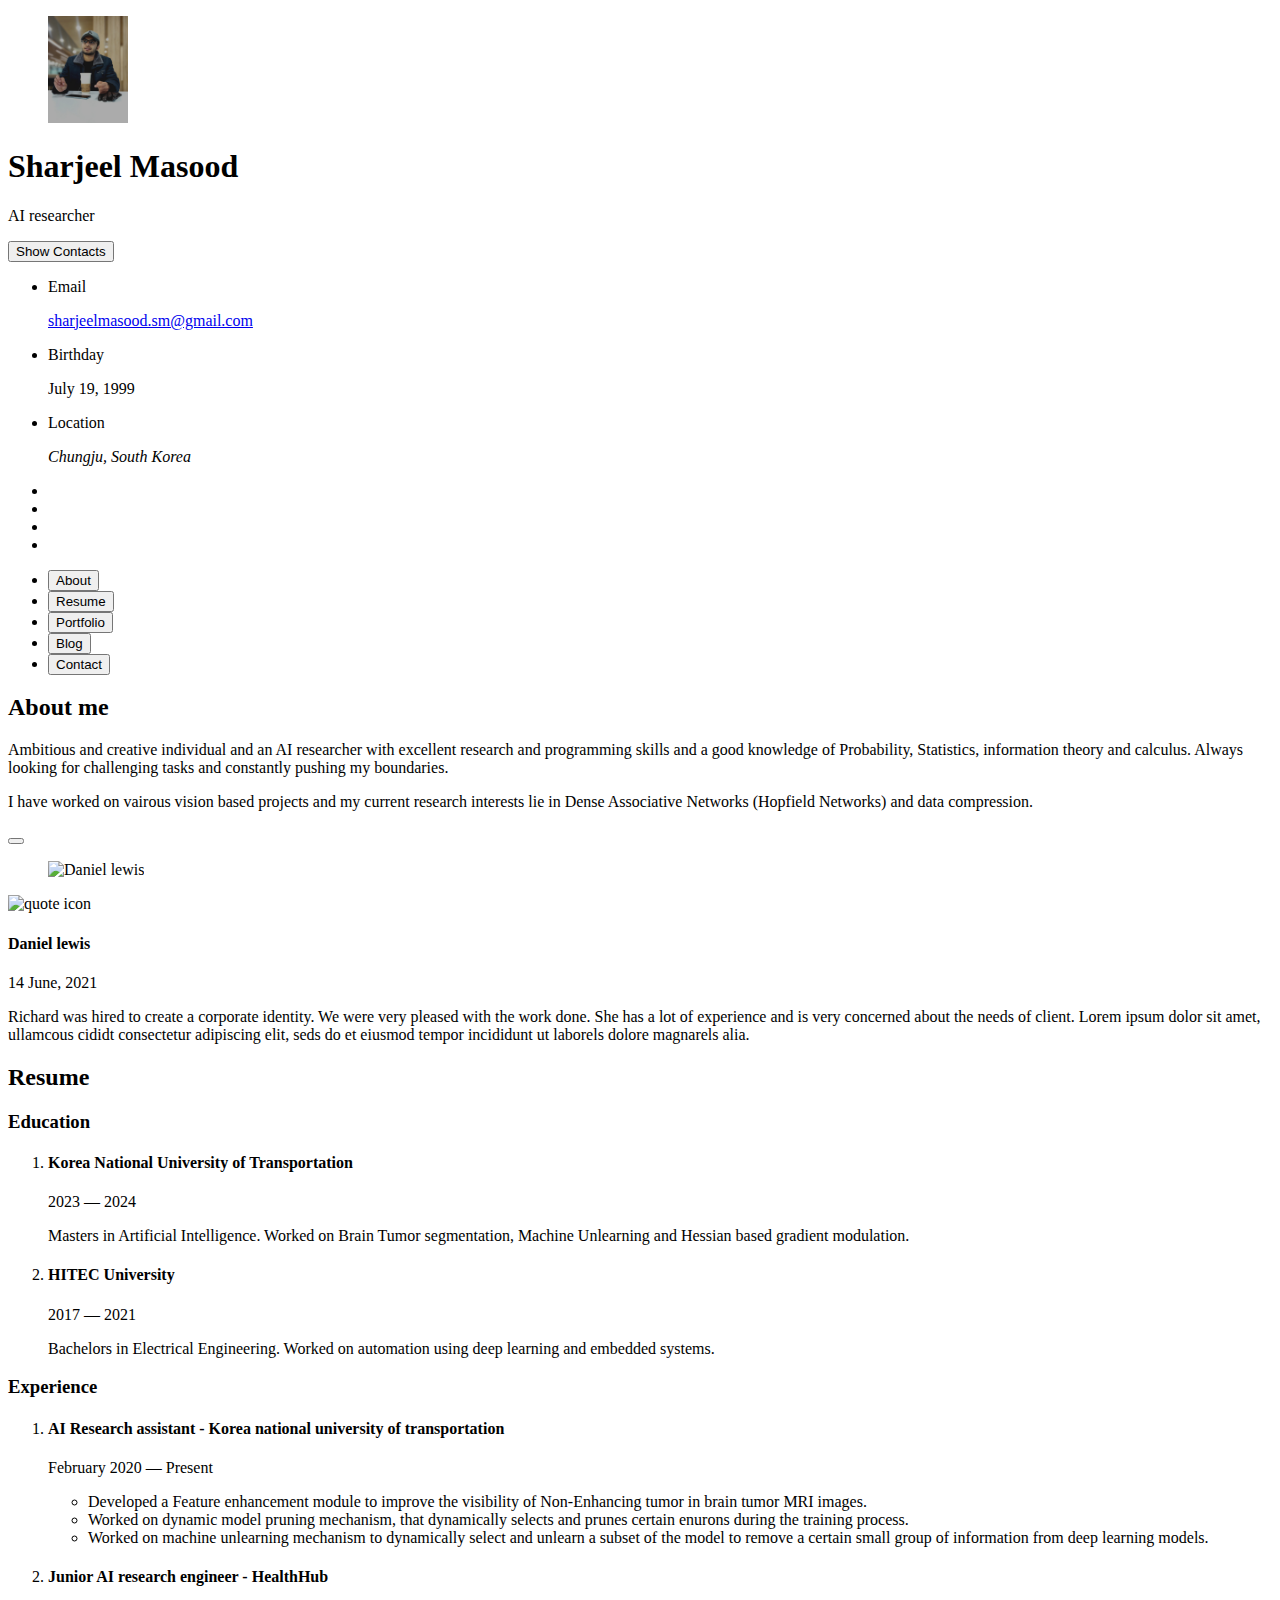
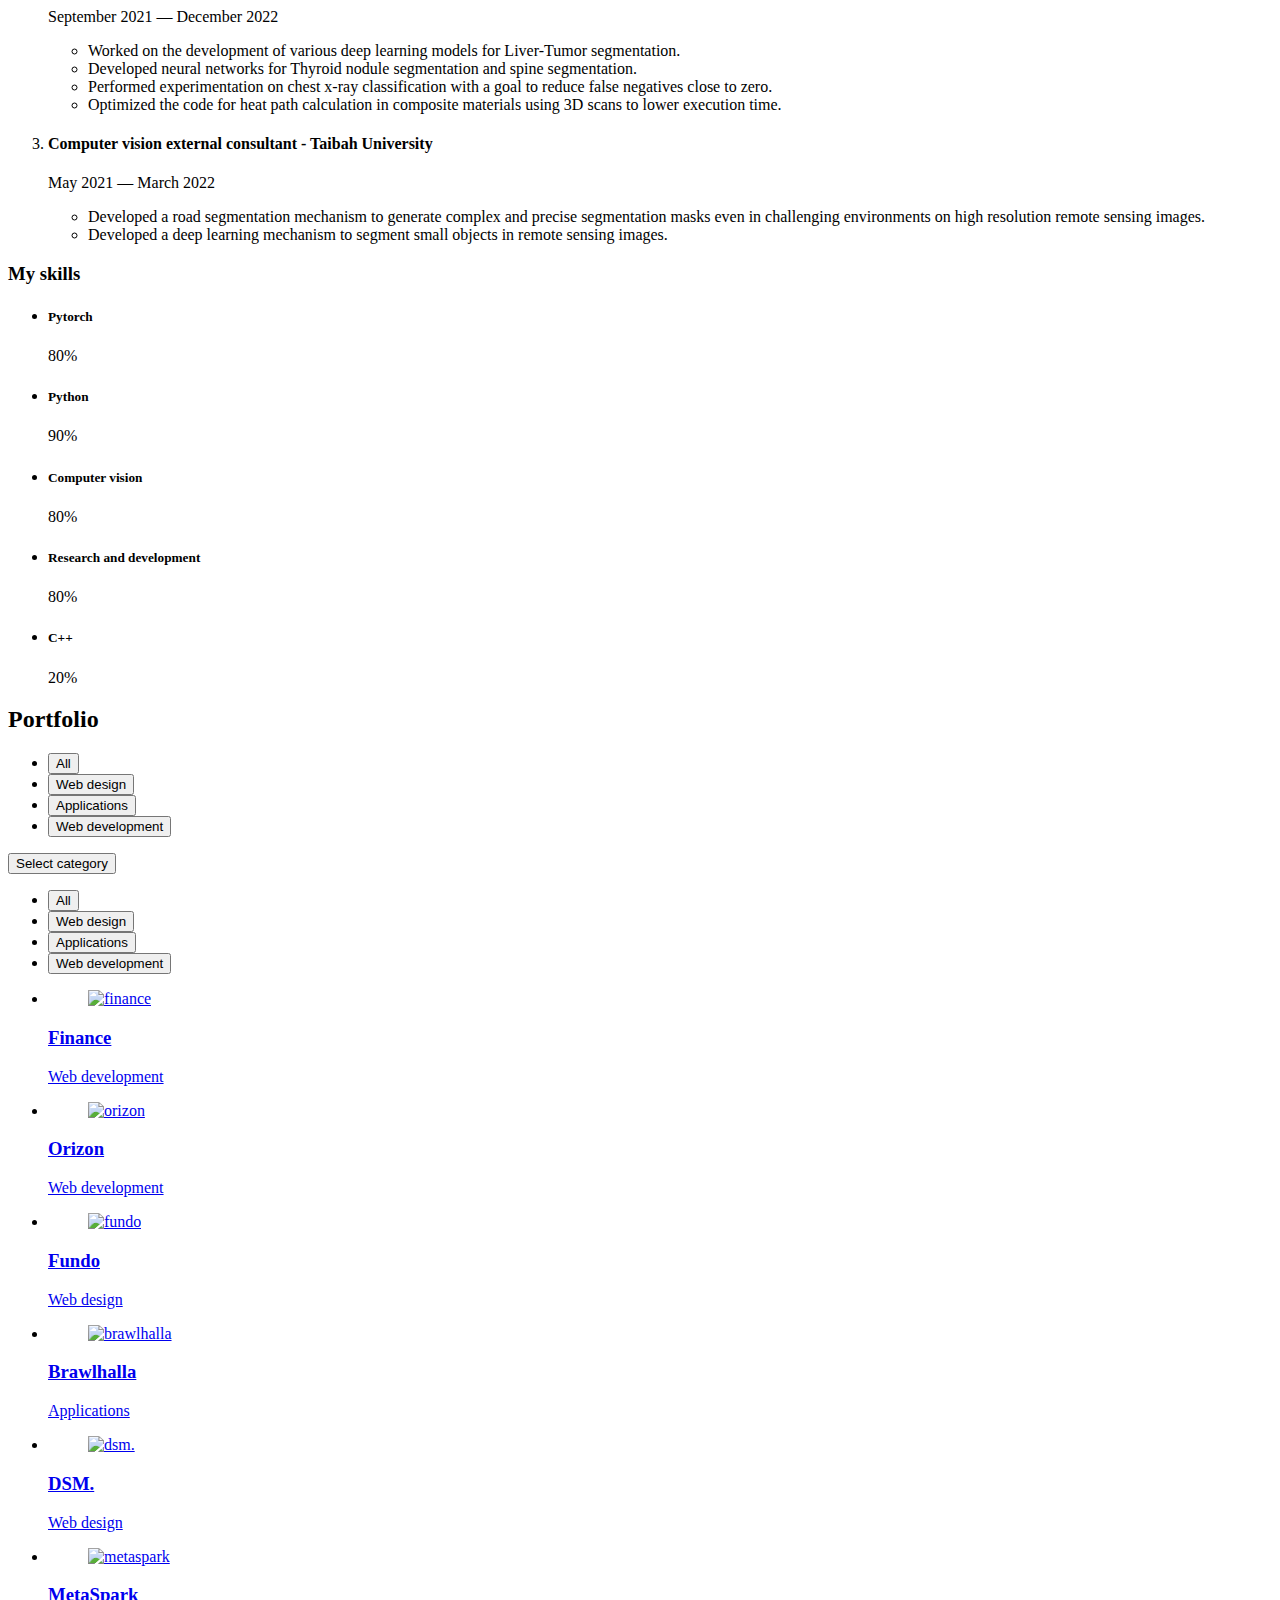
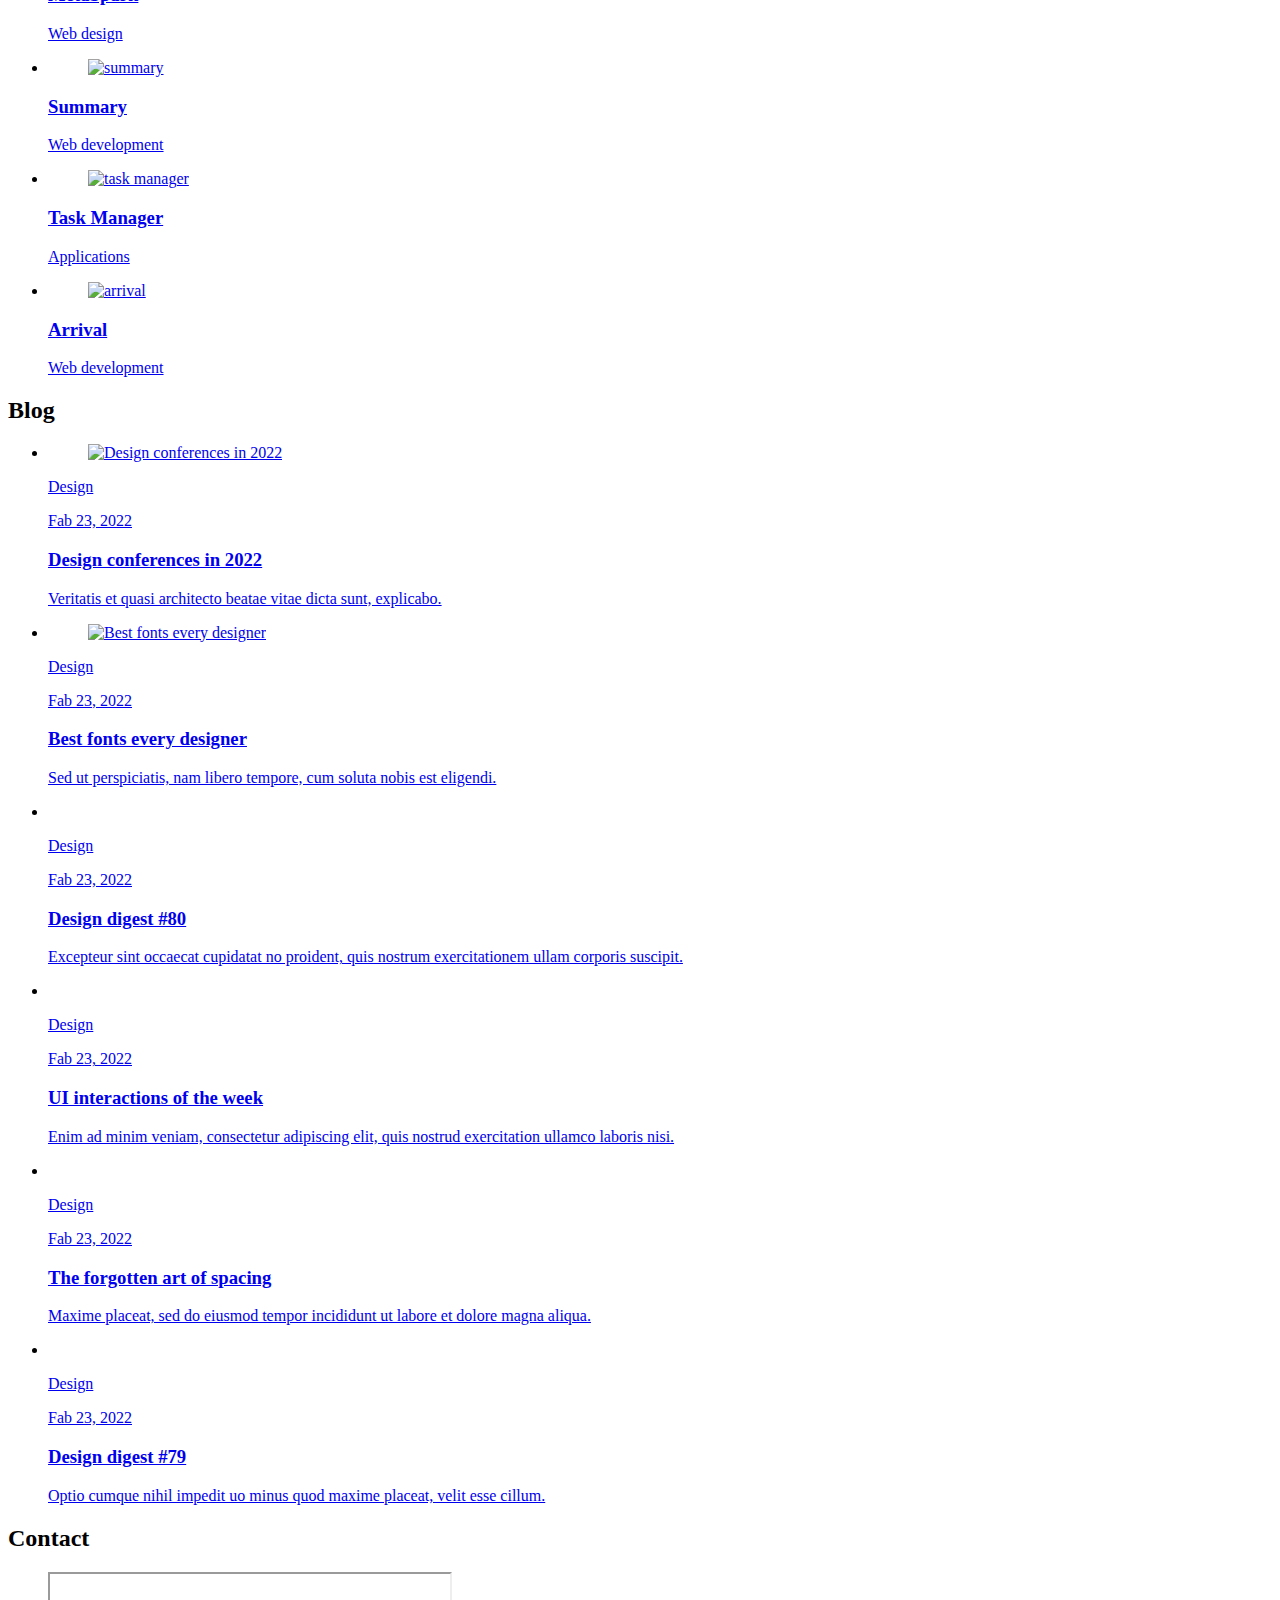
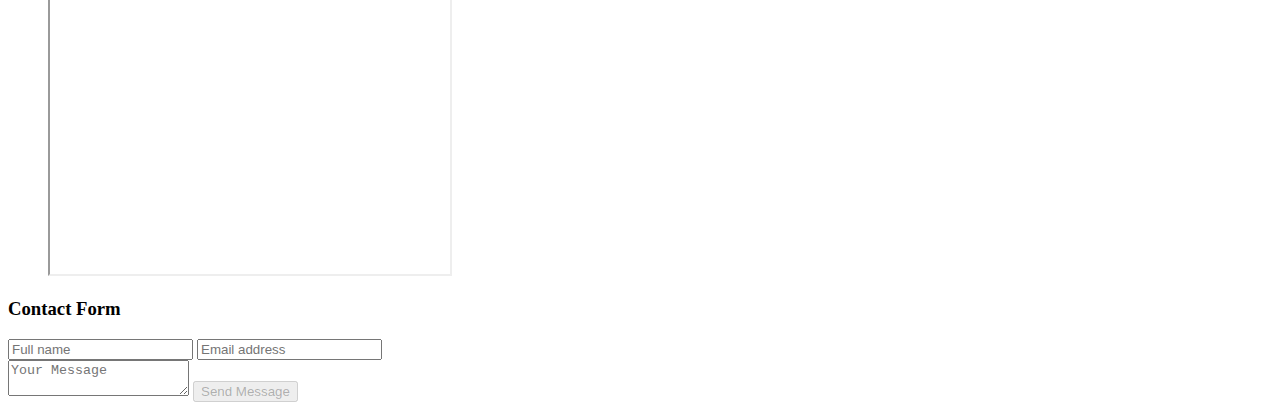
==== index.html @ d2637f09 "initial updates" ====
<!DOCTYPE html>
<html lang="en">

<head>
  <meta charset="UTF-8">
  <meta http-equiv="X-UA-Compatible" content="IE=edge">
  <meta name="viewport" content="width=device-width, initial-scale=1.0">
  <title>vCard - Personal Portfolio</title>

  <!--
    - favicon
  -->
  <link rel="shortcut icon" href="./assets/images/logo.ico" type="image/x-icon">

  <!--
    - custom css link
  -->
  <link rel="stylesheet" href="./assets/css/style.css">

  <!--
    - google font link
  -->
  <link rel="preconnect" href="https://fonts.googleapis.com">
  <link rel="preconnect" href="https://fonts.gstatic.com" crossorigin>
  <link href="https://fonts.googleapis.com/css2?family=Poppins:wght@300;400;500;600&display=swap" rel="stylesheet">
</head>




<body>
  <main>

    <aside class="sidebar" data-sidebar>

      <div class="sidebar-info">
        <figure class="avatar-box"> 
          <img src="./assets/images/my_image.jpg" alt="Sharjeel Masood" width="80">
        </figure>

        <div class="info-content">
          <h1 class="name" title="Sharjeel Masood">Sharjeel Masood</h1>

          <p class="title">AI researcher</p>
        </div>

        <button class="info_more-btn" data-sidebar-btn>
          <span>Show Contacts</span>

          <ion-icon name="chevron-down"></ion-icon>
        </button>
      </div>

      <div class="sidebar-info_more">
        <div class="separator"></div>

        <ul class="contacts-list">

          <li class="contact-item">
            <div class="icon-box">
              <ion-icon name="mail-outline"></ion-icon>
            </div>
            <div class="contact-info">
              <p class="contact-title">Email</p>
              <a href="mailto:sharjeelmasood.sm@gmail.com" class="contact-link">sharjeelmasood.sm@gmail.com</a>
            </div>
          </li>

          <li class="contact-item">
            <div class="icon-box">
              <ion-icon name="calendar-outline"></ion-icon>
            </div>
            <div class="contact-info">
              <p class="contact-title">Birthday</p>
              <time datetime="1999-07-19">July 19, 1999</time>
            </div>
          </li>

          <li class="contact-item">
            <div class="icon-box">
              <ion-icon name="location-outline"></ion-icon>
            </div>
            <div class="contact-info">
              <p class="contact-title">Location</p>
              <address>Chungju, South Korea</address>
            </div>
          </li>
        </ul>

        <div class="separator"></div>

        <ul class="social-list">
          <li class="social-item">
            <a href="https://github.com/sharjeel1999" class="social-link">
              <ion-icon name="logo-github"></ion-icon>
            </a>
          </li>
          <li class="social-item">
            <a href="#" class="social-link">
              <ion-icon name="logo-twitter"></ion-icon>
            </a>
          </li>
          <li class="social-item">
            <a href="#" class="social-link">
              <ion-icon name="logo-linkedin"></ion-icon>
            </a>
          </li>
          <li class="social-item">
            <a href="https://scholar.google.com/citations?user=8XSCcscAAAAJ&hl=en" class="social-link">
              <ion-icon name="school-outline"></ion-icon>
            </a>
          </li>
        </ul>
      </div>

    </aside>





    <!--
      - #main-content
    -->

    <div class="main-content">

      <!--
        - #NAVBAR
      -->

      <nav class="navbar">

        <ul class="navbar-list">

          <li class="navbar-item">
            <button class="navbar-link  active" data-nav-link>About</button>
          </li>

          <li class="navbar-item">
            <button class="navbar-link" data-nav-link>Resume</button>
          </li>

          <li class="navbar-item">
            <button class="navbar-link" data-nav-link>Portfolio</button>
          </li>

          <li class="navbar-item">
            <button class="navbar-link" data-nav-link>Blog</button>
          </li>

          <li class="navbar-item">
            <button class="navbar-link" data-nav-link>Contact</button>
          </li>

        </ul>

      </nav>





      <!--
        - #ABOUT
      -->

      <article class="about  active" data-page="about">

        <header>
          <h2 class="h2 article-title">About me</h2>
        </header>

        <section class="about-text">
          <p>
            Ambitious and creative individual and an AI researcher with excellent research and programming skills and a good knowledge of Probability, Statistics, information theory and
            calculus. Always looking for challenging tasks and constantly pushing my boundaries.
          </p>

          <p>
            I have worked on vairous vision based projects and my current research interests lie in Dense Associative Networks (Hopfield Networks) and data compression.
          </p>
        </section>



        <!-- <section class="service">

          <h3 class="h3 service-title">What i'm doing</h3>

          <ul class="service-list">

            <li class="service-item">

              <div class="service-icon-box">
                <img src="./assets/images/icon-design.svg
                " alt="design icon" width="40">
              </div>

              <div class="service-content-box">
                <h4 class="h4 service-item-title">Web design</h4>

                <p class="service-item-text">
                  The most modern and high-quality design made at a professional level.
                </p>
              </div>

            </li>

            <li class="service-item">

              <div class="service-icon-box">
                <img src="./assets/images/icon-dev.svg" alt="Web development icon" width="40">
              </div>

              <div class="service-content-box">
                <h4 class="h4 service-item-title">Web development</h4>

                <p class="service-item-text">
                  High-quality development of sites at the professional level.
                </p>
              </div>

            </li>

            <li class="service-item">

              <div class="service-icon-box">
                <img src="./assets/images/icon-app.svg" alt="mobile app icon" width="40">
              </div>

              <div class="service-content-box">
                <h4 class="h4 service-item-title">Mobile apps</h4>

                <p class="service-item-text">
                  Professional development of applications for iOS and Android.
                </p>
              </div>

            </li>

            <li class="service-item">

              <div class="service-icon-box">
                <img src="./assets/images/icon-photo.svg" alt="camera icon" width="40">
              </div>

              <div class="service-content-box">
                <h4 class="h4 service-item-title">Photography</h4>

                <p class="service-item-text">
                  I make high-quality photos of any category at a professional level.
                </p>
              </div>

            </li>

          </ul>
        </section> -->



        <!-- <section class="testimonials">

          <h3 class="h3 testimonials-title">Testimonials</h3>

          <ul class="testimonials-list has-scrollbar">

            <li class="testimonials-item">
              <div class="content-card" data-testimonials-item>

                <figure class="testimonials-avatar-box">
                  <img src="./assets/images/avatar-1.png" alt="Daniel lewis" width="60" data-testimonials-avatar>
                </figure>

                <h4 class="h4 testimonials-item-title" data-testimonials-title>Daniel lewis</h4>

                <div class="testimonials-text" data-testimonials-text>
                  <p>
                    Richard was hired to create a corporate identity. We were very pleased with the work done. She has a
                    lot of experience
                    and is very concerned about the needs of client. Lorem ipsum dolor sit amet, ullamcous cididt
                    consectetur adipiscing
                    elit, seds do et eiusmod tempor incididunt ut laborels dolore magnarels alia.
                  </p>
                </div>

              </div>
            </li>

            <li class="testimonials-item">
              <div class="content-card" data-testimonials-item>

                <figure class="testimonials-avatar-box">
                  <img src="./assets/images/avatar-2.png" alt="Jessica miller" width="60" data-testimonials-avatar>
                </figure>

                <h4 class="h4 testimonials-item-title" data-testimonials-title>Jessica miller</h4>

                <div class="testimonials-text" data-testimonials-text>
                  <p>
                    Richard was hired to create a corporate identity. We were very pleased with the work done. She has a
                    lot of experience
                    and is very concerned about the needs of client. Lorem ipsum dolor sit amet, ullamcous cididt
                    consectetur adipiscing
                    elit, seds do et eiusmod tempor incididunt ut laborels dolore magnarels alia.
                  </p>
                </div>

              </div>
            </li>

            <li class="testimonials-item">
              <div class="content-card" data-testimonials-item>

                <figure class="testimonials-avatar-box">
                  <img src="./assets/images/avatar-3.png" alt="Emily evans" width="60" data-testimonials-avatar>
                </figure>

                <h4 class="h4 testimonials-item-title" data-testimonials-title>Emily evans</h4>

                <div class="testimonials-text" data-testimonials-text>
                  <p>
                    Richard was hired to create a corporate identity. We were very pleased with the work done. She has a
                    lot of experience
                    and is very concerned about the needs of client. Lorem ipsum dolor sit amet, ullamcous cididt
                    consectetur adipiscing
                    elit, seds do et eiusmod tempor incididunt ut laborels dolore magnarels alia.
                  </p>
                </div>

              </div>
            </li>

            <li class="testimonials-item">
              <div class="content-card" data-testimonials-item>

                <figure class="testimonials-avatar-box">
                  <img src="./assets/images/avatar-4.png" alt="Henry william" width="60" data-testimonials-avatar>
                </figure>

                <h4 class="h4 testimonials-item-title" data-testimonials-title>Henry william</h4>

                <div class="testimonials-text" data-testimonials-text>
                  <p>
                    Richard was hired to create a corporate identity. We were very pleased with the work done. She has a
                    lot of experience
                    and is very concerned about the needs of client. Lorem ipsum dolor sit amet, ullamcous cididt
                    consectetur adipiscing
                    elit, seds do et eiusmod tempor incididunt ut laborels dolore magnarels alia.
                  </p>
                </div>

              </div>
            </li>

          </ul>
        </section> -->



        <div class="modal-container" data-modal-container>

          <div class="overlay" data-overlay></div>

          <section class="testimonials-modal">

            <button class="modal-close-btn" data-modal-close-btn>
              <ion-icon name="close-outline"></ion-icon>
            </button>

            <div class="modal-img-wrapper">
              <figure class="modal-avatar-box">
                <img src="./assets/images/avatar-1.png" alt="Daniel lewis" width="80" data-modal-img>
              </figure>

              <img src="./assets/images/icon-quote.svg" alt="quote icon">
            </div>

            <div class="modal-content">

              <h4 class="h3 modal-title" data-modal-title>Daniel lewis</h4>

              <time datetime="2021-06-14">14 June, 2021</time>

              <div data-modal-text>
                <p>
                  Richard was hired to create a corporate identity. We were very pleased with the work done. She has a
                  lot of experience
                  and is very concerned about the needs of client. Lorem ipsum dolor sit amet, ullamcous cididt
                  consectetur adipiscing
                  elit, seds do et eiusmod tempor incididunt ut laborels dolore magnarels alia.
                </p>
              </div>

            </div>

          </section>

        </div>



        <!-- <section class="clients">

          <h3 class="h3 clients-title">Clients</h3>

          <ul class="clients-list has-scrollbar">

            <li class="clients-item">
              <a href="#">
                <img src="./assets/images/logo-1-color.png" alt="client logo">
              </a>
            </li>

            <li class="clients-item">
              <a href="#">
                <img src="./assets/images/logo-2-color.png" alt="client logo">
              </a>
            </li>

            <li class="clients-item">
              <a href="#">
                <img src="./assets/images/logo-3-color.png" alt="client logo">
              </a>
            </li>

            <li class="clients-item">
              <a href="#">
                <img src="./assets/images/logo-4-color.png" alt="client logo">
              </a>
            </li>

            <li class="clients-item">
              <a href="#">
                <img src="./assets/images/logo-5-color.png" alt="client logo">
              </a>
            </li>

            <li class="clients-item">
              <a href="#">
                <img src="./assets/images/logo-6-color.png" alt="client logo">
              </a>
            </li>

          </ul>

        </section> -->

      </article>














      <!--
        - #RESUME
      -->

      <article class="resume" data-page="resume">

        <header>
          <h2 class="h2 article-title">Resume</h2>
        </header>

        <section class="timeline">

          <div class="title-wrapper">
            <div class="icon-box">
              <ion-icon name="book-outline"></ion-icon>
            </div>

            <h3 class="h3">Education</h3>
          </div>

          <ol class="timeline-list">

            <li class="timeline-item">

              <h4 class="h4 timeline-item-title">Korea National University of Transportation</h4>

              <span>2023 — 2024</span>

              <p class="timeline-text">
                Masters in Artificial Intelligence. Worked on Brain Tumor segmentation, Machine Unlearning and Hessian based gradient modulation.
              </p>

            </li>

            <li class="timeline-item">

              <h4 class="h4 timeline-item-title">HITEC University</h4>

              <span>2017 — 2021</span>

              <p class="timeline-text">
                Bachelors in Electrical Engineering. Worked on automation using deep learning and embedded systems.
              </p>

            </li>

          </ol>

        </section>

        <section class="timeline">

          <div class="title-wrapper">
            <div class="icon-box">
              <ion-icon name="book-outline"></ion-icon>
            </div>

            <h3 class="h3">Experience</h3>
          </div>

          <ol class="timeline-list">

            <li class="timeline-item">

              <h4 class="h4 timeline-item-title">AI Research assistant - Korea national university of transportation</h4>

              <span>February 2020 — Present</span>

              <p class="timeline-text">
                <ul>
                  <li>Developed a Feature enhancement module to improve the visibility of Non-Enhancing tumor in brain tumor MRI images.</li>
                  <li>Worked on dynamic model pruning mechanism, that dynamically selects and prunes certain enurons during the training process.</li>
                  <li>Worked on machine unlearning mechanism to dynamically select and unlearn a subset of the model to remove a certain small group of information from deep learning models.</li>
                </ul>
                
              </p>

            </li>

            <li class="timeline-item">
              <h4 class="h4 timeline-item-title">Junior AI research engineer - HealthHub</h4>
              <span>September 2021 — December 2022</span>
              <p class="timeline-text">
                <ul>
                  <li>Worked on the development of various deep learning models for Liver-Tumor segmentation.</li>
                  <li>Developed neural networks for Thyroid nodule segmentation and spine segmentation.</li>
                  <li>Performed experimentation on chest x-ray classification with a goal to reduce false negatives close to zero.</li>
                  <li>Optimized the code for heat path calculation in composite materials using 3D scans to lower execution time.</li>
                </ul>
              </p>
            </li>

            <li class="timeline-item">

              <h4 class="h4 timeline-item-title">Computer vision external consultant - Taibah University</h4>

              <span>May 2021 — March 2022</span>

              <p class="timeline-text">
                <ul>
                  <li>Developed a road segmentation mechanism to generate complex and precise segmentation masks even in challenging environments on high resolution remote sensing images.</li>
                  <li>Developed a deep learning mechanism to segment small objects in remote sensing images.</li>
                </ul>
              </p>
            </li>
          </ol>
        </section>


        <section class="skill">

          <h3 class="h3 skills-title">My skills</h3>

          <ul class="skills-list content-card">

            <li class="skills-item">

              <div class="title-wrapper">
                <h5 class="h5">Pytorch</h5>
                <data value="80">80%</data>
              </div>

              <div class="skill-progress-bg">
                <div class="skill-progress-fill" style="width: 80%;"></div>
              </div>

            </li>

            <li class="skills-item">

              <div class="title-wrapper">
                <h5 class="h5">Python</h5>
                <data value="90">90%</data>
              </div>

              <div class="skill-progress-bg">
                <div class="skill-progress-fill" style="width: 90%;"></div>
              </div>

            </li>

            <li class="skills-item">

              <div class="title-wrapper">
                <h5 class="h5">Computer vision</h5>
                <data value="80">80%</data>
              </div>

              <div class="skill-progress-bg">
                <div class="skill-progress-fill" style="width: 80%;"></div>
              </div>

            </li>

            <li class="skills-item">
              <div class="title-wrapper">
                <h5 class="h5">Research and development</h5>
                <data value="80">80%</data>
              </div>
              <div class="skill-progress-bg">
                <div class="skill-progress-fill" style="width: 80%;"></div>
              </div>
            </li>

            <li class="skills-item">
              <div class="title-wrapper">
                <h5 class="h5">C++</h5>
                <data value="20">20%</data>
              </div>
              <div class="skill-progress-bg">
                <div class="skill-progress-fill" style="width: 20%;"></div>
              </div>
            </li>

          </ul>

        </section>

      </article>













      <!--
        - #PORTFOLIO
      -->

      <article class="portfolio" data-page="portfolio">

        <header>
          <h2 class="h2 article-title">Portfolio</h2>
        </header>

        <section class="projects">

          <ul class="filter-list">

            <li class="filter-item">
              <button class="active" data-filter-btn>All</button>
            </li>

            <li class="filter-item">
              <button data-filter-btn>Web design</button>
            </li>

            <li class="filter-item">
              <button data-filter-btn>Applications</button>
            </li>

            <li class="filter-item">
              <button data-filter-btn>Web development</button>
            </li>

          </ul>

          <div class="filter-select-box">

            <button class="filter-select" data-select>

              <div class="select-value" data-selecct-value>Select category</div>

              <div class="select-icon">
                <ion-icon name="chevron-down"></ion-icon>
              </div>

            </button>

            <ul class="select-list">

              <li class="select-item">
                <button data-select-item>All</button>
              </li>

              <li class="select-item">
                <button data-select-item>Web design</button>
              </li>

              <li class="select-item">
                <button data-select-item>Applications</button>
              </li>

              <li class="select-item">
                <button data-select-item>Web development</button>
              </li>

            </ul>

          </div>

          <ul class="project-list">

            <li class="project-item  active" data-filter-item data-category="web development">
              <a href="#">

                <figure class="project-img">
                  <div class="project-item-icon-box">
                    <ion-icon name="eye-outline"></ion-icon>
                  </div>

                  <img src="./assets/images/project-1.jpg" alt="finance" loading="lazy">
                </figure>

                <h3 class="project-title">Finance</h3>

                <p class="project-category">Web development</p>

              </a>
            </li>

            <li class="project-item  active" data-filter-item data-category="web development">
              <a href="#">

                <figure class="project-img">
                  <div class="project-item-icon-box">
                    <ion-icon name="eye-outline"></ion-icon>
                  </div>

                  <img src="./assets/images/project-2.png" alt="orizon" loading="lazy">
                </figure>

                <h3 class="project-title">Orizon</h3>

                <p class="project-category">Web development</p>

              </a>
            </li>

            <li class="project-item  active" data-filter-item data-category="web design">
              <a href="#">

                <figure class="project-img">
                  <div class="project-item-icon-box">
                    <ion-icon name="eye-outline"></ion-icon>
                  </div>

                  <img src="./assets/images/project-3.jpg" alt="fundo" loading="lazy">
                </figure>

                <h3 class="project-title">Fundo</h3>

                <p class="project-category">Web design</p>

              </a>
            </li>

            <li class="project-item  active" data-filter-item data-category="applications">
              <a href="#">

                <figure class="project-img">
                  <div class="project-item-icon-box">
                    <ion-icon name="eye-outline"></ion-icon>
                  </div>

                  <img src="./assets/images/project-4.png" alt="brawlhalla" loading="lazy">
                </figure>

                <h3 class="project-title">Brawlhalla</h3>

                <p class="project-category">Applications</p>

              </a>
            </li>

            <li class="project-item  active" data-filter-item data-category="web design">
              <a href="#">

                <figure class="project-img">
                  <div class="project-item-icon-box">
                    <ion-icon name="eye-outline"></ion-icon>
                  </div>

                  <img src="./assets/images/project-5.png" alt="dsm." loading="lazy">
                </figure>

                <h3 class="project-title">DSM.</h3>

                <p class="project-category">Web design</p>

              </a>
            </li>

            <li class="project-item  active" data-filter-item data-category="web design">
              <a href="#">

                <figure class="project-img">
                  <div class="project-item-icon-box">
                    <ion-icon name="eye-outline"></ion-icon>
                  </div>

                  <img src="./assets/images/project-6.png" alt="metaspark" loading="lazy">
                </figure>

                <h3 class="project-title">MetaSpark</h3>

                <p class="project-category">Web design</p>

              </a>
            </li>

            <li class="project-item  active" data-filter-item data-category="web development">
              <a href="#">

                <figure class="project-img">
                  <div class="project-item-icon-box">
                    <ion-icon name="eye-outline"></ion-icon>
                  </div>

                  <img src="./assets/images/project-7.png" alt="summary" loading="lazy">
                </figure>

                <h3 class="project-title">Summary</h3>

                <p class="project-category">Web development</p>

              </a>
            </li>

            <li class="project-item  active" data-filter-item data-category="applications">
              <a href="#">

                <figure class="project-img">
                  <div class="project-item-icon-box">
                    <ion-icon name="eye-outline"></ion-icon>
                  </div>

                  <img src="./assets/images/project-8.jpg" alt="task manager" loading="lazy">
                </figure>

                <h3 class="project-title">Task Manager</h3>

                <p class="project-category">Applications</p>

              </a>
            </li>

            <li class="project-item  active" data-filter-item data-category="web development">
              <a href="#">

                <figure class="project-img">
                  <div class="project-item-icon-box">
                    <ion-icon name="eye-outline"></ion-icon>
                  </div>

                  <img src="./assets/images/project-9.png" alt="arrival" loading="lazy">
                </figure>

                <h3 class="project-title">Arrival</h3>

                <p class="project-category">Web development</p>

              </a>
            </li>

          </ul>

        </section>

      </article>





      <!--
        - #BLOG
      -->

      <article class="blog" data-page="blog">

        <header>
          <h2 class="h2 article-title">Blog</h2>
        </header>

        <section class="blog-posts">

          <ul class="blog-posts-list">

            <li class="blog-post-item">
              <a href="#">

                <figure class="blog-banner-box">
                  <img src="./assets/images/blog-1.jpg" alt="Design conferences in 2022" loading="lazy">
                </figure>

                <div class="blog-content">

                  <div class="blog-meta">
                    <p class="blog-category">Design</p>

                    <span class="dot"></span>

                    <time datetime="2022-02-23">Fab 23, 2022</time>
                  </div>

                  <h3 class="h3 blog-item-title">Design conferences in 2022</h3>

                  <p class="blog-text">
                    Veritatis et quasi architecto beatae vitae dicta sunt, explicabo.
                  </p>

                </div>

              </a>
            </li>

            <li class="blog-post-item">
              <a href="#">

                <figure class="blog-banner-box">
                  <img src="./assets/images/blog-2.jpg" alt="Best fonts every designer" loading="lazy">
                </figure>

                <div class="blog-content">

                  <div class="blog-meta">
                    <p class="blog-category">Design</p>

                    <span class="dot"></span>

                    <time datetime="2022-02-23">Fab 23, 2022</time>
                  </div>

                  <h3 class="h3 blog-item-title">Best fonts every designer</h3>

                  <p class="blog-text">
                    Sed ut perspiciatis, nam libero tempore, cum soluta nobis est eligendi.
                  </p>

                </div>

              </a>
            </li>

            <li class="blog-post-item">
              <a href="#">

                <figure class="blog-banner-box">
                  <img src="./assets/images/blog-3.jpg" alt="Design digest #80" loading="lazy">
                </figure>

                <div class="blog-content">

                  <div class="blog-meta">
                    <p class="blog-category">Design</p>

                    <span class="dot"></span>

                    <time datetime="2022-02-23">Fab 23, 2022</time>
                  </div>

                  <h3 class="h3 blog-item-title">Design digest #80</h3>

                  <p class="blog-text">
                    Excepteur sint occaecat cupidatat no proident, quis nostrum exercitationem ullam corporis suscipit.
                  </p>

                </div>

              </a>
            </li>

            <li class="blog-post-item">
              <a href="#">

                <figure class="blog-banner-box">
                  <img src="./assets/images/blog-4.jpg" alt="UI interactions of the week" loading="lazy">
                </figure>

                <div class="blog-content">

                  <div class="blog-meta">
                    <p class="blog-category">Design</p>

                    <span class="dot"></span>

                    <time datetime="2022-02-23">Fab 23, 2022</time>
                  </div>

                  <h3 class="h3 blog-item-title">UI interactions of the week</h3>

                  <p class="blog-text">
                    Enim ad minim veniam, consectetur adipiscing elit, quis nostrud exercitation ullamco laboris nisi.
                  </p>

                </div>

              </a>
            </li>

            <li class="blog-post-item">
              <a href="#">

                <figure class="blog-banner-box">
                  <img src="./assets/images/blog-5.jpg" alt="The forgotten art of spacing" loading="lazy">
                </figure>

                <div class="blog-content">

                  <div class="blog-meta">
                    <p class="blog-category">Design</p>

                    <span class="dot"></span>

                    <time datetime="2022-02-23">Fab 23, 2022</time>
                  </div>

                  <h3 class="h3 blog-item-title">The forgotten art of spacing</h3>

                  <p class="blog-text">
                    Maxime placeat, sed do eiusmod tempor incididunt ut labore et dolore magna aliqua.
                  </p>

                </div>

              </a>
            </li>

            <li class="blog-post-item">
              <a href="#">

                <figure class="blog-banner-box">
                  <img src="./assets/images/blog-6.jpg" alt="Design digest #79" loading="lazy">
                </figure>

                <div class="blog-content">

                  <div class="blog-meta">
                    <p class="blog-category">Design</p>

                    <span class="dot"></span>

                    <time datetime="2022-02-23">Fab 23, 2022</time>
                  </div>

                  <h3 class="h3 blog-item-title">Design digest #79</h3>

                  <p class="blog-text">
                    Optio cumque nihil impedit uo minus quod maxime placeat, velit esse cillum.
                  </p>

                </div>

              </a>
            </li>

          </ul>

        </section>

      </article>





      <!--
        - #CONTACT
      -->

      <article class="contact" data-page="contact">

        <header>
          <h2 class="h2 article-title">Contact</h2>
        </header>

        <section class="mapbox" data-mapbox>
          <figure>
            <iframe
              src="https://www.google.com/maps/embed?pb=!1m18!1m12!1m3!1d199666.5651251294!2d-121.58334177520186!3d38.56165006739519!2m3!1f0!2f0!3f0!3m2!1i1024!2i768!4f13.1!3m3!1m2!1s0x809ac672b28397f9%3A0x921f6aaa74197fdb!2sSacramento%2C%20CA%2C%20USA!5e0!3m2!1sen!2sbd!4v1647608789441!5m2!1sen!2sbd"
              width="400" height="300" loading="lazy"></iframe>
          </figure>
        </section>

        <section class="contact-form">

          <h3 class="h3 form-title">Contact Form</h3>

          <form action="#" class="form" data-form>

            <div class="input-wrapper">
              <input type="text" name="fullname" class="form-input" placeholder="Full name" required data-form-input>

              <input type="email" name="email" class="form-input" placeholder="Email address" required data-form-input>
            </div>

            <textarea name="message" class="form-input" placeholder="Your Message" required data-form-input></textarea>

            <button class="form-btn" type="submit" disabled data-form-btn>
              <ion-icon name="paper-plane"></ion-icon>
              <span>Send Message</span>
            </button>

          </form>

        </section>

      </article>

    </div>

  </main>






  <!--
    - custom js link
  -->
  <script src="./assets/js/script.js"></script>

  <!--
    - ionicon link
  -->
  <script type="module" src="https://unpkg.com/ionicons@5.5.2/dist/ionicons/ionicons.esm.js"></script>
  <script nomodule src="https://unpkg.com/ionicons@5.5.2/dist/ionicons/ionicons.js"></script>

</body>

</html>
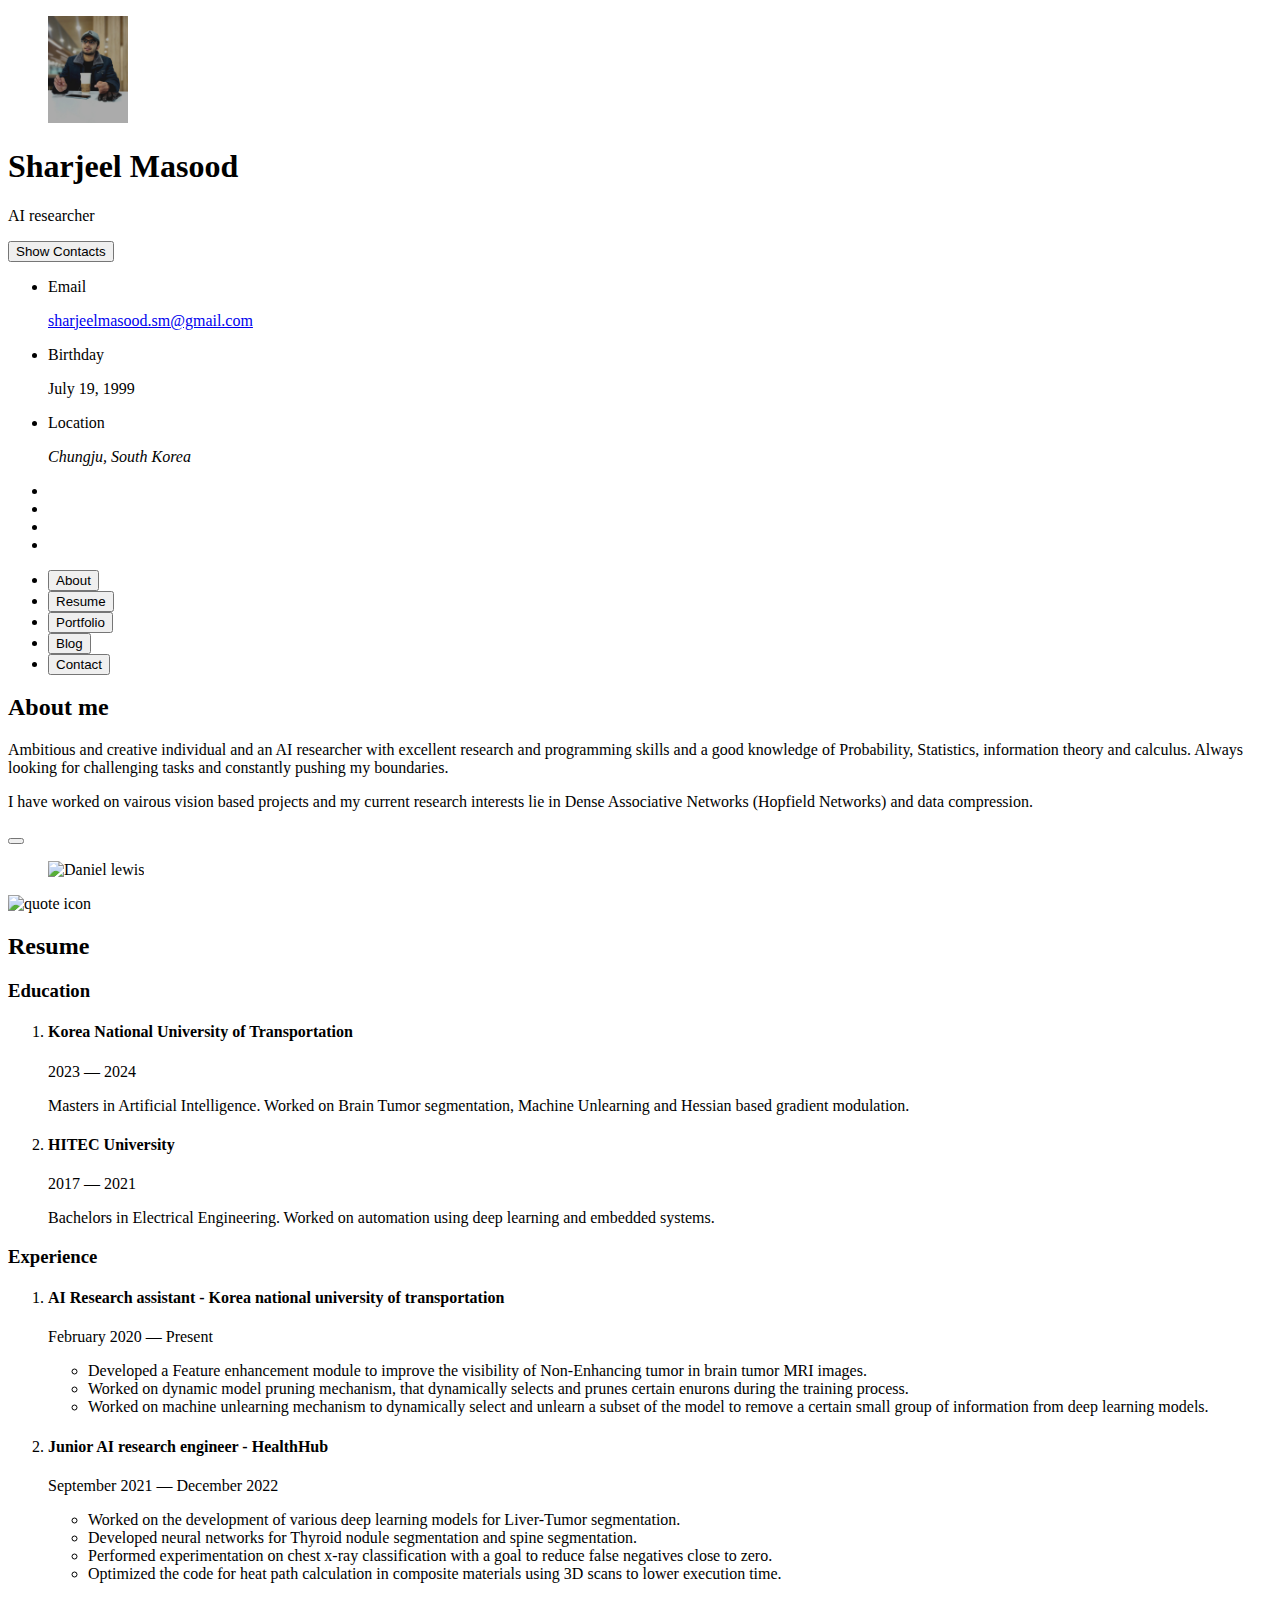
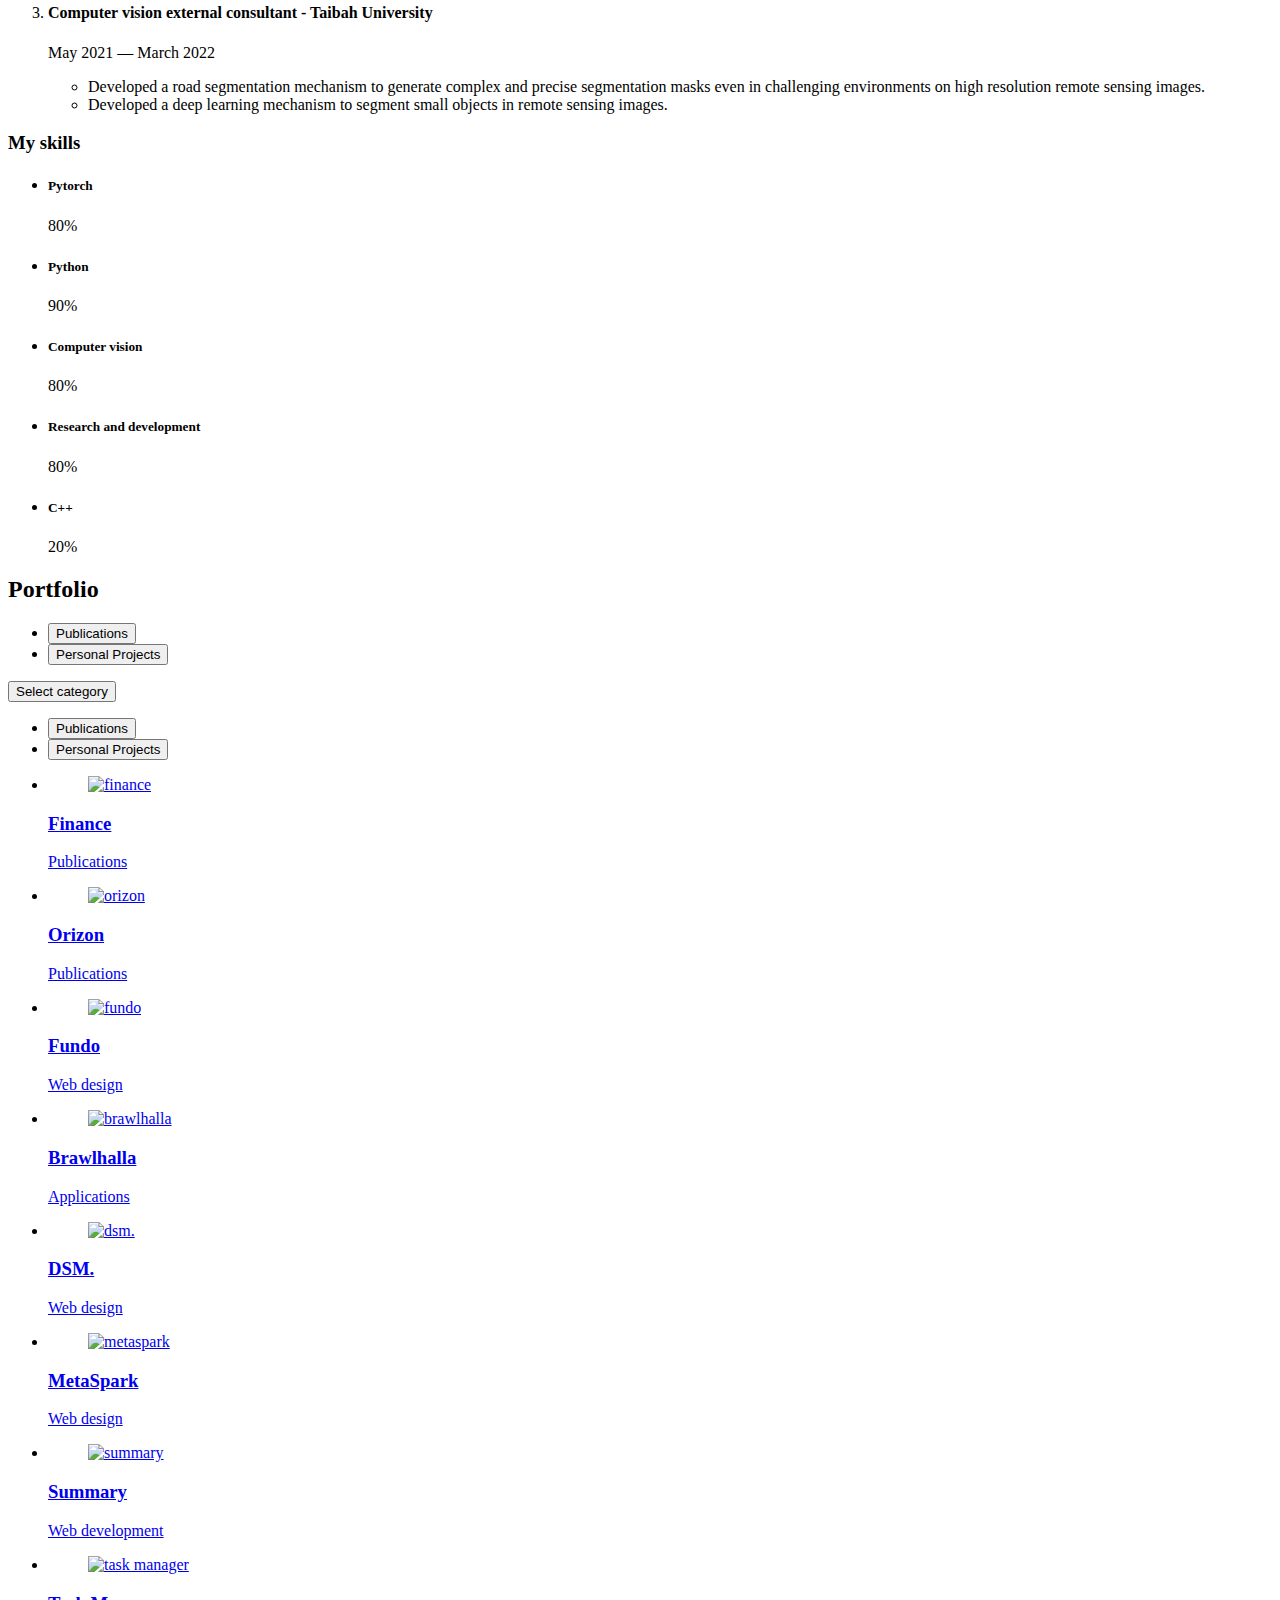
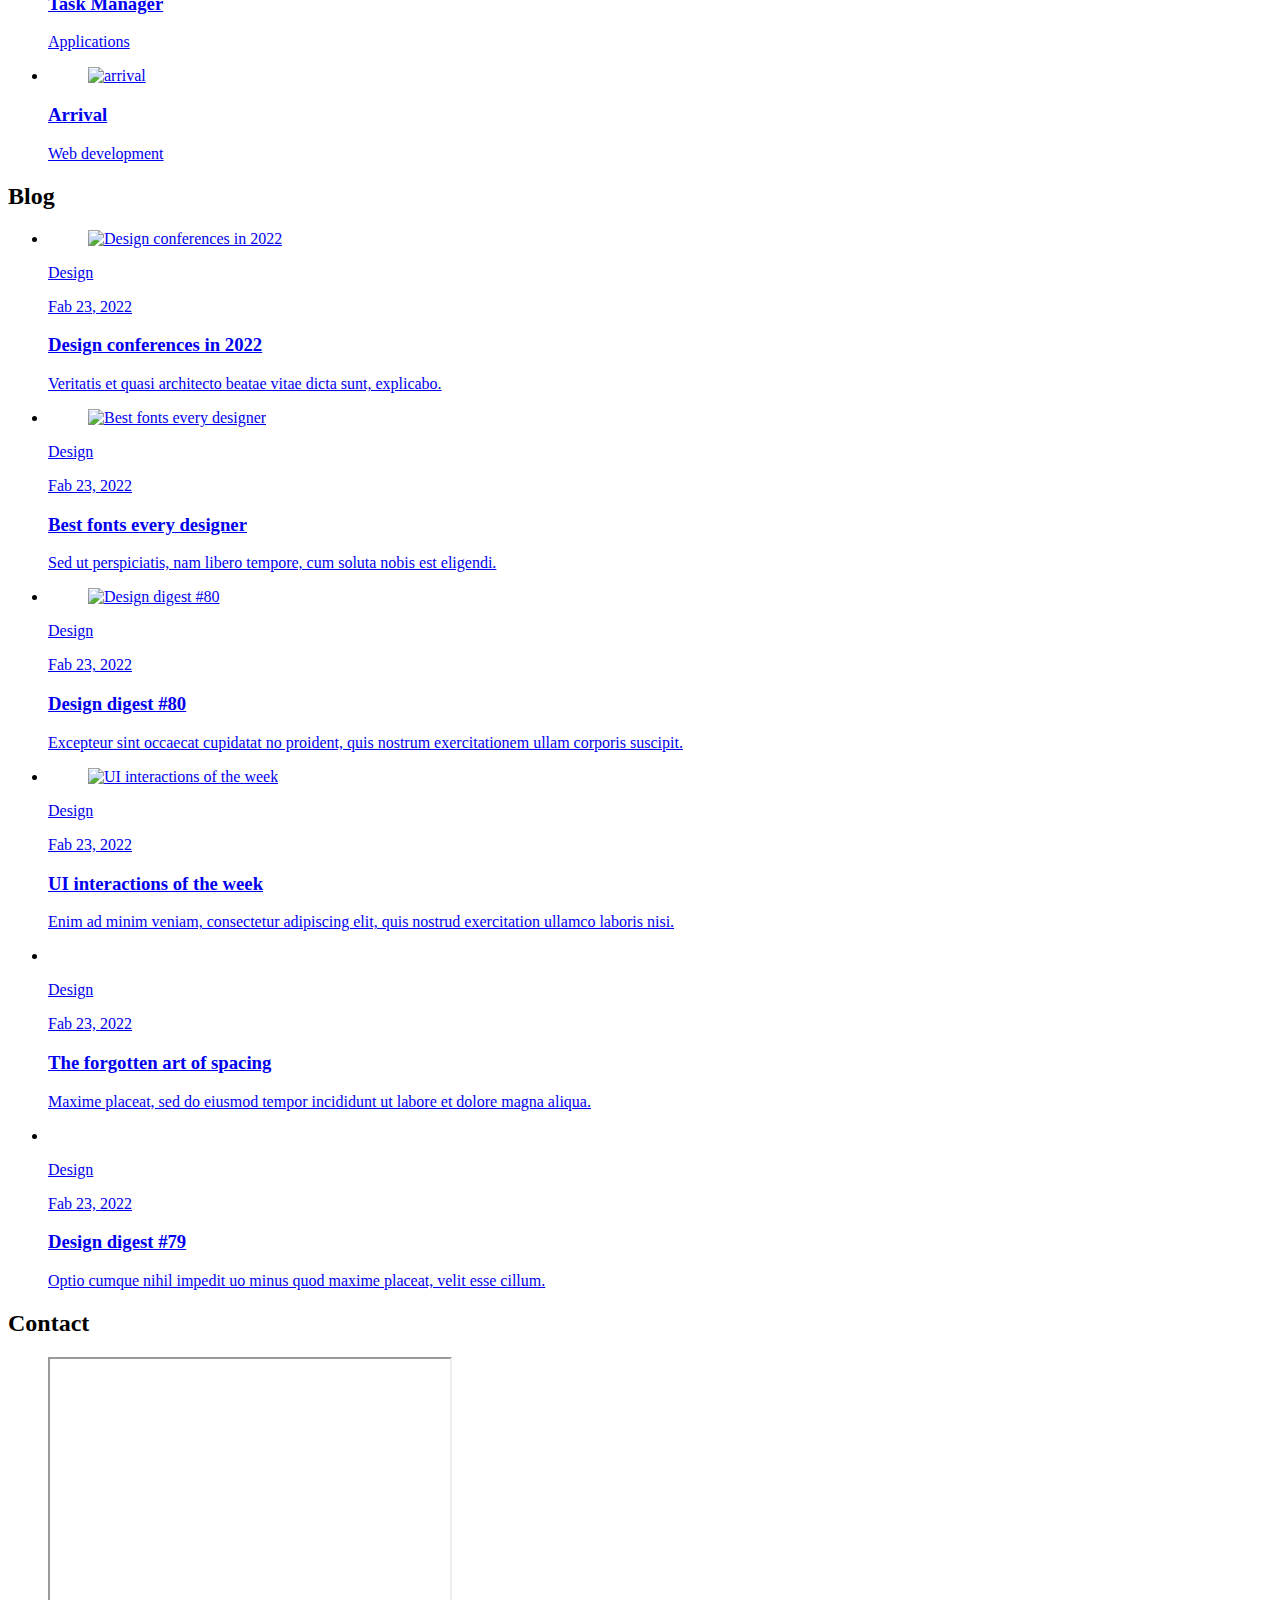
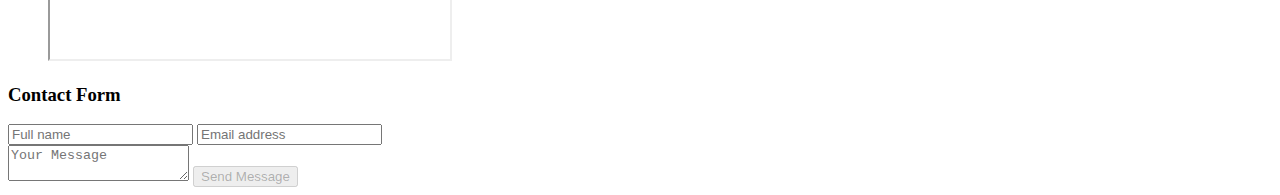
==== commit b7ea9e69: "portfolio updates" ====
--- a/index.html
+++ b/index.html
@@ -96,12 +96,12 @@
             </a>
           </li>
           <li class="social-item">
-            <a href="#" class="social-link">
+            <a href="https://x.com/SHARJEE92509892" class="social-link">
               <ion-icon name="logo-twitter"></ion-icon>
             </a>
           </li>
           <li class="social-item">
-            <a href="#" class="social-link">
+            <a href="https://www.linkedin.com/in/sharjeel-masood-47b446159/" class="social-link">
               <ion-icon name="logo-linkedin"></ion-icon>
             </a>
           </li>
@@ -377,7 +377,7 @@
               <img src="./assets/images/icon-quote.svg" alt="quote icon">
             </div>
 
-            <div class="modal-content">
+            <!-- <div class="modal-content">
 
               <h4 class="h3 modal-title" data-modal-title>Daniel lewis</h4>
 
@@ -393,14 +393,11 @@
                 </p>
               </div>
 
-            </div>
+            </div> -->
 
           </section>
-
         </div>
 
-
-
         <!-- <section class="clients">
 
           <h3 class="h3 clients-title">Clients</h3>
@@ -448,7 +445,6 @@
         </section> -->
 
       </article>
-
 
 
 
@@ -465,7 +461,6 @@
       <!--
         - #RESUME
       -->
-
       <article class="resume" data-page="resume">
 
         <header>
@@ -652,12 +647,9 @@
 
 
 
-
-
       <!--
         - #PORTFOLIO
       -->
-
       <article class="portfolio" data-page="portfolio">
 
         <header>
@@ -667,21 +659,12 @@
         <section class="projects">
 
           <ul class="filter-list">
-
+            
             <li class="filter-item">
-              <button class="active" data-filter-btn>All</button>
-            </li>
-
+              <button class="active" data-filter-btn>Publications</button>
+            </li>
             <li class="filter-item">
-              <button data-filter-btn>Web design</button>
-            </li>
-
-            <li class="filter-item">
-              <button data-filter-btn>Applications</button>
-            </li>
-
-            <li class="filter-item">
-              <button data-filter-btn>Web development</button>
+              <button data-filter-btn>Personal Projects</button>
             </li>
 
           </ul>
@@ -691,7 +674,6 @@
             <button class="filter-select" data-select>
 
               <div class="select-value" data-selecct-value>Select category</div>
-
               <div class="select-icon">
                 <ion-icon name="chevron-down"></ion-icon>
               </div>
@@ -701,28 +683,21 @@
             <ul class="select-list">
 
               <li class="select-item">
-                <button data-select-item>All</button>
+                <button data-select-item>Publications</button>
               </li>
-
               <li class="select-item">
-                <button data-select-item>Web design</button>
+                <button data-select-item>Personal Projects</button>
               </li>
 
-              <li class="select-item">
-                <button data-select-item>Applications</button>
-              </li>
-
-              <li class="select-item">
-                <button data-select-item>Web development</button>
-              </li>
-
             </ul>
 
           </div>
 
+
+
           <ul class="project-list">
 
-            <li class="project-item  active" data-filter-item data-category="web development">
+            <li class="project-item  active" data-filter-item data-category="Publications">
               <a href="#">
 
                 <figure class="project-img">
@@ -735,12 +710,12 @@
 
                 <h3 class="project-title">Finance</h3>
 
-                <p class="project-category">Web development</p>
-
-              </a>
-            </li>
-
-            <li class="project-item  active" data-filter-item data-category="web development">
+                <p class="project-category">Publications</p>
+
+              </a>
+            </li>
+
+            <li class="project-item  active" data-filter-item data-category="Publications">
               <a href="#">
 
                 <figure class="project-img">
@@ -753,12 +728,12 @@
 
                 <h3 class="project-title">Orizon</h3>
 
-                <p class="project-category">Web development</p>
-
-              </a>
-            </li>
-
-            <li class="project-item  active" data-filter-item data-category="web design">
+                <p class="project-category">Publications</p>
+
+              </a>
+            </li>
+
+            <li class="project-item" data-filter-item data-category="web design">
               <a href="#">
 
                 <figure class="project-img">
@@ -776,7 +751,7 @@
               </a>
             </li>
 
-            <li class="project-item  active" data-filter-item data-category="applications">
+            <li class="project-item" data-filter-item data-category="applications">
               <a href="#">
 
                 <figure class="project-img">
@@ -794,7 +769,7 @@
               </a>
             </li>
 
-            <li class="project-item  active" data-filter-item data-category="web design">
+            <li class="project-item" data-filter-item data-category="web design">
               <a href="#">
 
                 <figure class="project-img">
@@ -812,7 +787,7 @@
               </a>
             </li>
 
-            <li class="project-item  active" data-filter-item data-category="web design">
+            <li class="project-item" data-filter-item data-category="web design">
               <a href="#">
 
                 <figure class="project-img">
@@ -830,7 +805,7 @@
               </a>
             </li>
 
-            <li class="project-item  active" data-filter-item data-category="web development">
+            <li class="project-item" data-filter-item data-category="web development">
               <a href="#">
 
                 <figure class="project-img">
@@ -848,7 +823,7 @@
               </a>
             </li>
 
-            <li class="project-item  active" data-filter-item data-category="applications">
+            <li class="project-item" data-filter-item data-category="applications">
               <a href="#">
 
                 <figure class="project-img">
@@ -866,7 +841,7 @@
               </a>
             </li>
 
-            <li class="project-item  active" data-filter-item data-category="web development">
+            <li class="project-item" data-filter-item data-category="web development">
               <a href="#">
 
                 <figure class="project-img">
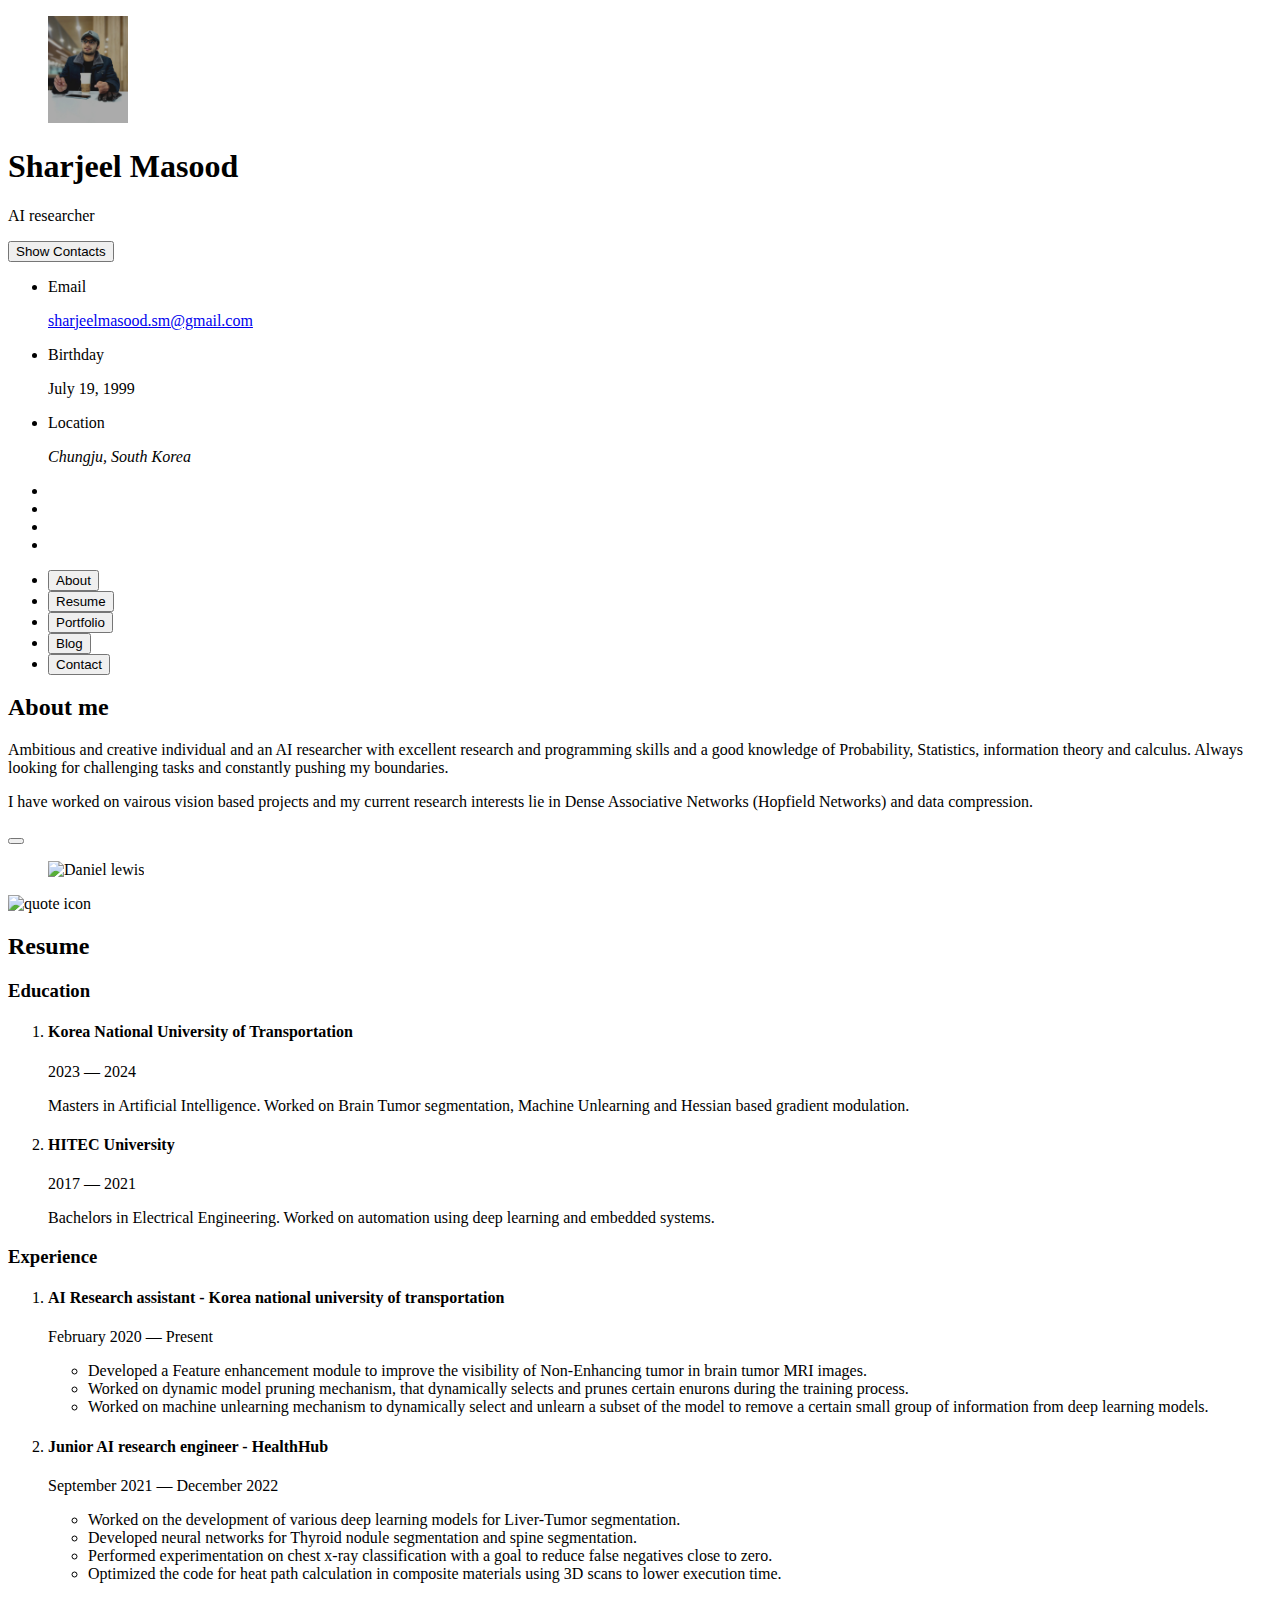
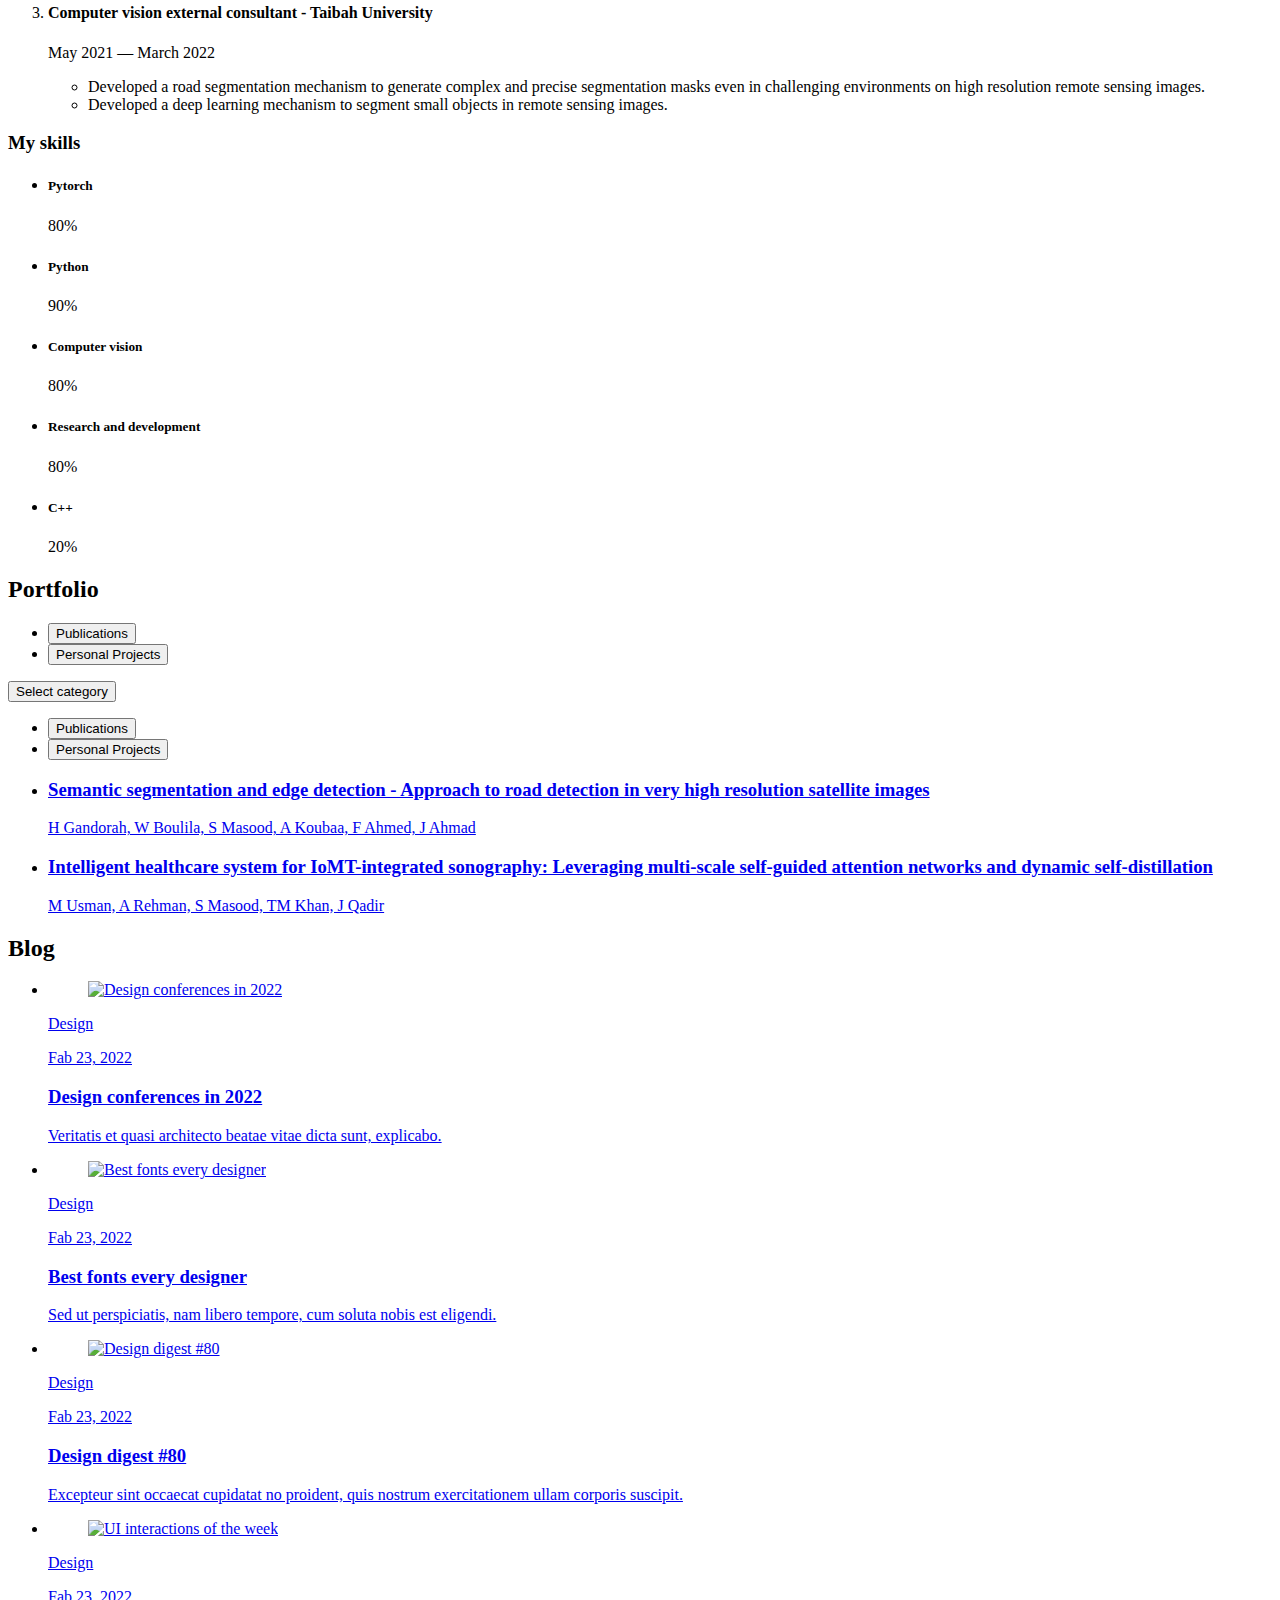
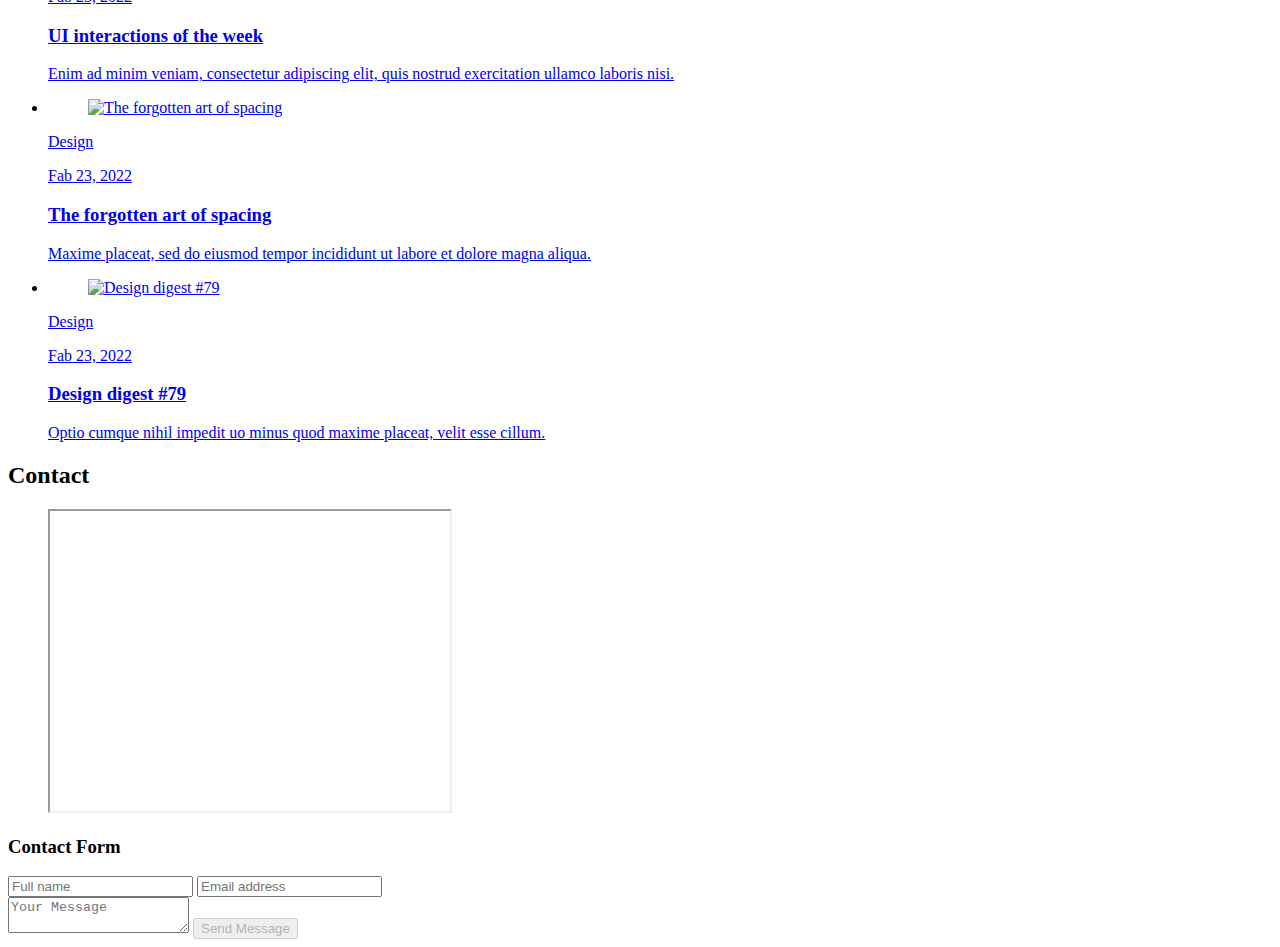
==== commit d81ceb05: "minor updates" ====
--- a/index.html
+++ b/index.html
@@ -695,169 +695,41 @@
 
 
 
+
+
           <ul class="project-list">
 
             <li class="project-item  active" data-filter-item data-category="Publications">
-              <a href="#">
-
-                <figure class="project-img">
-                  <div class="project-item-icon-box">
-                    <ion-icon name="eye-outline"></ion-icon>
-                  </div>
-
-                  <img src="./assets/images/project-1.jpg" alt="finance" loading="lazy">
-                </figure>
-
-                <h3 class="project-title">Finance</h3>
-
-                <p class="project-category">Publications</p>
-
+              <a href="https://scholar.google.com/citations?view_op=view_citation&hl=en&user=8XSCcscAAAAJ&citation_for_view=8XSCcscAAAAJ:u-x6o8ySG0sC">
+
+                <div class="publication-content">
+                  <h3 class="publication-title">Semantic segmentation and edge detection - Approach to road detection in very high resolution satellite images</h3>
+                  <p class="publication-authors">H Gandorah, W Boulila, S Masood, A Koubaa, F Ahmed, J Ahmad</p>
+                  <!-- <p class="publication-venue">Journal/Conference Name, Year</p> -->
+                </div>
+
+                <div class="project-item-icon-box">
+                  <ion-icon name="document-text-outline"></ion-icon>
+                </div>
               </a>
             </li>
 
             <li class="project-item  active" data-filter-item data-category="Publications">
-              <a href="#">
-
-                <figure class="project-img">
-                  <div class="project-item-icon-box">
-                    <ion-icon name="eye-outline"></ion-icon>
-                  </div>
-
-                  <img src="./assets/images/project-2.png" alt="orizon" loading="lazy">
-                </figure>
-
-                <h3 class="project-title">Orizon</h3>
-
-                <p class="project-category">Publications</p>
-
-              </a>
-            </li>
-
-            <li class="project-item" data-filter-item data-category="web design">
-              <a href="#">
-
-                <figure class="project-img">
-                  <div class="project-item-icon-box">
-                    <ion-icon name="eye-outline"></ion-icon>
-                  </div>
-
-                  <img src="./assets/images/project-3.jpg" alt="fundo" loading="lazy">
-                </figure>
-
-                <h3 class="project-title">Fundo</h3>
-
-                <p class="project-category">Web design</p>
-
-              </a>
-            </li>
-
-            <li class="project-item" data-filter-item data-category="applications">
-              <a href="#">
-
-                <figure class="project-img">
-                  <div class="project-item-icon-box">
-                    <ion-icon name="eye-outline"></ion-icon>
-                  </div>
-
-                  <img src="./assets/images/project-4.png" alt="brawlhalla" loading="lazy">
-                </figure>
-
-                <h3 class="project-title">Brawlhalla</h3>
-
-                <p class="project-category">Applications</p>
-
-              </a>
-            </li>
-
-            <li class="project-item" data-filter-item data-category="web design">
-              <a href="#">
-
-                <figure class="project-img">
-                  <div class="project-item-icon-box">
-                    <ion-icon name="eye-outline"></ion-icon>
-                  </div>
-
-                  <img src="./assets/images/project-5.png" alt="dsm." loading="lazy">
-                </figure>
-
-                <h3 class="project-title">DSM.</h3>
-
-                <p class="project-category">Web design</p>
-
-              </a>
-            </li>
-
-            <li class="project-item" data-filter-item data-category="web design">
-              <a href="#">
-
-                <figure class="project-img">
-                  <div class="project-item-icon-box">
-                    <ion-icon name="eye-outline"></ion-icon>
-                  </div>
-
-                  <img src="./assets/images/project-6.png" alt="metaspark" loading="lazy">
-                </figure>
-
-                <h3 class="project-title">MetaSpark</h3>
-
-                <p class="project-category">Web design</p>
-
-              </a>
-            </li>
-
-            <li class="project-item" data-filter-item data-category="web development">
-              <a href="#">
-
-                <figure class="project-img">
-                  <div class="project-item-icon-box">
-                    <ion-icon name="eye-outline"></ion-icon>
-                  </div>
-
-                  <img src="./assets/images/project-7.png" alt="summary" loading="lazy">
-                </figure>
-
-                <h3 class="project-title">Summary</h3>
-
-                <p class="project-category">Web development</p>
-
-              </a>
-            </li>
-
-            <li class="project-item" data-filter-item data-category="applications">
-              <a href="#">
-
-                <figure class="project-img">
-                  <div class="project-item-icon-box">
-                    <ion-icon name="eye-outline"></ion-icon>
-                  </div>
-
-                  <img src="./assets/images/project-8.jpg" alt="task manager" loading="lazy">
-                </figure>
-
-                <h3 class="project-title">Task Manager</h3>
-
-                <p class="project-category">Applications</p>
-
-              </a>
-            </li>
-
-            <li class="project-item" data-filter-item data-category="web development">
-              <a href="#">
-
-                <figure class="project-img">
-                  <div class="project-item-icon-box">
-                    <ion-icon name="eye-outline"></ion-icon>
-                  </div>
-
-                  <img src="./assets/images/project-9.png" alt="arrival" loading="lazy">
-                </figure>
-
-                <h3 class="project-title">Arrival</h3>
-
-                <p class="project-category">Web development</p>
-
-              </a>
-            </li>
+              <a href="https://scholar.google.com/citations?view_op=view_citation&hl=en&user=8XSCcscAAAAJ&citation_for_view=8XSCcscAAAAJ:qjMakFHDy7sC">
+
+                <div class="publication-content">
+                  <h3 class="publication-title">Intelligent healthcare system for IoMT-integrated sonography: Leveraging multi-scale self-guided attention networks and dynamic self-distillation</h3>
+                  <p class="publication-authors">M Usman, A Rehman, S Masood, TM Khan, J Qadir</p>
+                  <!-- <p class="publication-venue">Journal/Conference Name, Year</p> -->
+                </div>
+
+                <div class="project-item-icon-box">
+                  <ion-icon name="document-text-outline"></ion-icon>
+                </div>
+              </a>
+            </li>
+
+
 
           </ul>
 
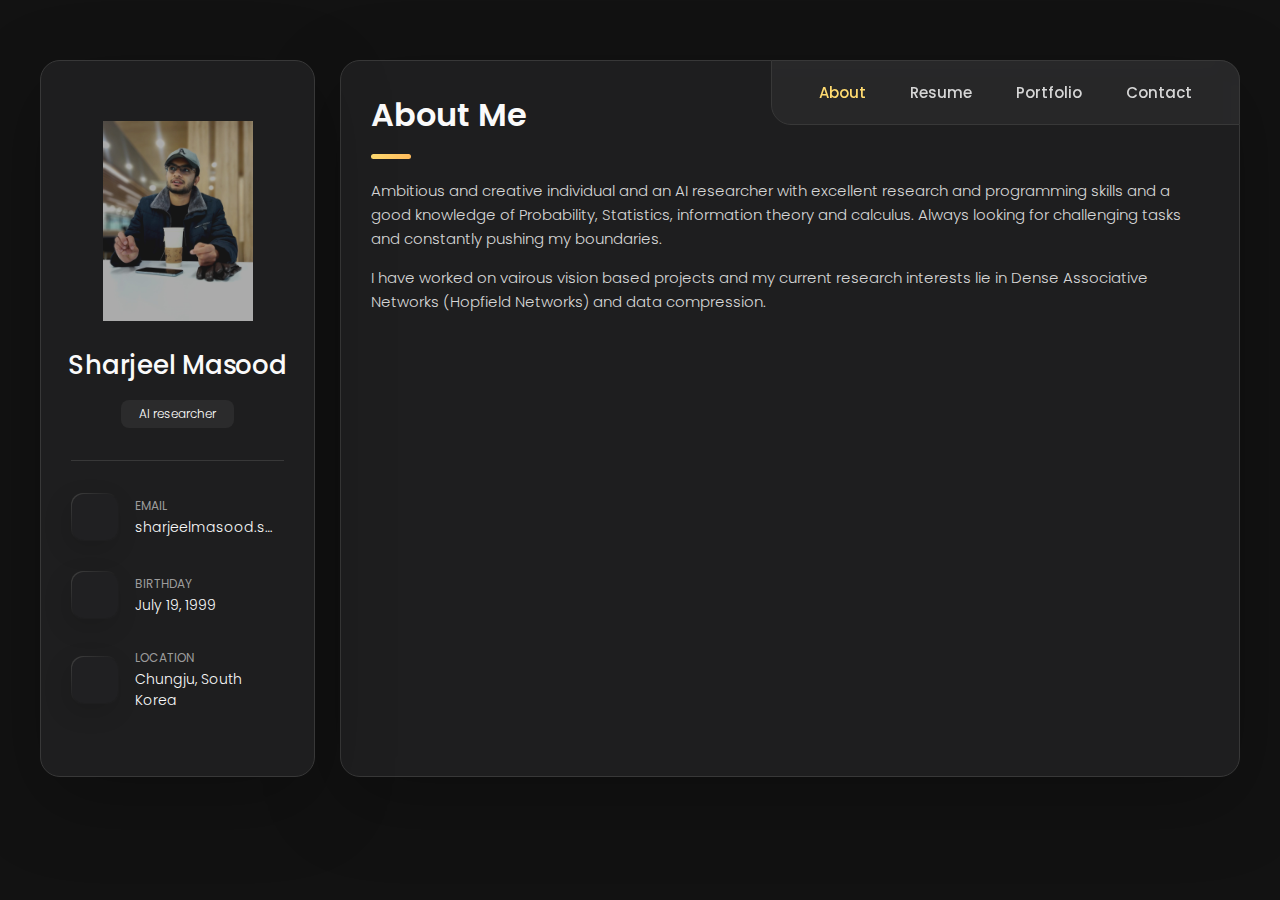
==== commit 452015c6: "tweaks" ====
--- a/index.html
+++ b/index.html
@@ -145,9 +145,9 @@
             <button class="navbar-link" data-nav-link>Portfolio</button>
           </li>
 
-          <li class="navbar-item">
+          <!-- <li class="navbar-item">
             <button class="navbar-link" data-nav-link>Blog</button>
-          </li>
+          </li> -->
 
           <li class="navbar-item">
             <button class="navbar-link" data-nav-link>Contact</button>
@@ -729,6 +729,21 @@
               </a>
             </li>
 
+            <li class="project-item  active" data-filter-item data-category="Publications">
+              <a href="https://scholar.google.com/citations?view_op=view_citation&hl=en&user=8XSCcscAAAAJ&citation_for_view=8XSCcscAAAAJ:UeHWp8X0CEIC">
+
+                <div class="publication-content">
+                  <h3 class="publication-title">A transformer-based approach empowered by a self-attention technique for semantic segmentation in remote sensing</h3>
+                  <p class="publication-authors">W Boulila, H Gandorah, S Masood, A Alzahem</p>
+                  <!-- <p class="publication-venue">Journal/Conference Name, Year</p> -->
+                </div>
+
+                <div class="project-item-icon-box">
+                  <ion-icon name="document-text-outline"></ion-icon>
+                </div>
+              </a>
+            </li>
+
 
 
           </ul>
@@ -745,7 +760,7 @@
         - #BLOG
       -->
 
-      <article class="blog" data-page="blog">
+     <!--  <article class="blog" data-page="blog">
 
         <header>
           <h2 class="h2 article-title">Blog</h2>
@@ -927,7 +942,7 @@
 
         </section>
 
-      </article>
+      </article> -->
 
 
 
--- a/assets/css/style.css
+++ b/assets/css/style.css
@@ -0,0 +1,1885 @@
+/*-----------------------------------*\
+  #style.css
+\*-----------------------------------*/
+
+
+/**
+ * copyright 2022 @codewithsadee
+ */
+
+
+
+
+
+/*-----------------------------------*\
+  #CUSTOM PROPERTY
+\*-----------------------------------*/
+
+:root {
+
+  /**
+   * colors
+   */
+
+  /* gradient */
+
+  --bg-gradient-onyx: linear-gradient(
+    to bottom right, 
+    hsl(240, 1%, 25%) 3%, 
+    hsl(0, 0%, 19%) 97%
+  );
+  --bg-gradient-jet: linear-gradient(
+    to bottom right, 
+    hsla(240, 1%, 18%, 0.251) 0%, 
+    hsla(240, 2%, 11%, 0) 100%
+  ), hsl(240, 2%, 13%);
+  --bg-gradient-yellow-1: linear-gradient(
+    to bottom right, 
+    hsl(45, 100%, 71%) 0%, 
+    hsla(36, 100%, 69%, 0) 50%
+  );
+  --bg-gradient-yellow-2: linear-gradient(
+    135deg, 
+    hsla(45, 100%, 71%, 0.251) 0%, 
+    hsla(35, 100%, 68%, 0) 59.86%
+  ), hsl(240, 2%, 13%);
+  --border-gradient-onyx: linear-gradient(
+    to bottom right, 
+    hsl(0, 0%, 25%) 0%, 
+    hsla(0, 0%, 25%, 0) 50%
+  );
+  --text-gradient-yellow: linear-gradient(
+    to right, 
+    hsl(45, 100%, 72%), 
+    hsl(35, 100%, 68%)
+  );
+
+  /* solid */
+
+  --jet: hsl(0, 0%, 22%);
+  --onyx: hsl(240, 1%, 17%);
+  --eerie-black-1: hsl(240, 2%, 13%);
+  --eerie-black-2: hsl(240, 2%, 12%);
+  --smoky-black: hsl(0, 0%, 7%);
+  --white-1: hsl(0, 0%, 100%);
+  --white-2: hsl(0, 0%, 98%);
+  --orange-yellow-crayola: hsl(45, 100%, 72%);
+  --vegas-gold: hsl(45, 54%, 58%);
+  --light-gray: hsl(0, 0%, 84%);
+  --light-gray-70: hsla(0, 0%, 84%, 0.7);
+  --bittersweet-shimmer: hsl(0, 43%, 51%);
+
+  /**
+   * typography
+   */
+
+  /* font-family */
+  --ff-poppins: 'Poppins', sans-serif;
+
+  /* font-size */
+  --fs-1: 24px;
+  --fs-2: 18px;
+  --fs-3: 17px;
+  --fs-4: 16px;
+  --fs-5: 15px;
+  --fs-6: 14px;
+  --fs-7: 13px;
+  --fs-8: 11px;
+
+  /* font-weight */
+  --fw-300: 300;
+  --fw-400: 400;
+  --fw-500: 500;
+  --fw-600: 600;
+
+  /**
+   * shadow
+   */
+  
+  --shadow-1: -4px 8px 24px hsla(0, 0%, 0%, 0.25);
+  --shadow-2: 0 16px 30px hsla(0, 0%, 0%, 0.25);
+  --shadow-3: 0 16px 40px hsla(0, 0%, 0%, 0.25);
+  --shadow-4: 0 25px 50px hsla(0, 0%, 0%, 0.15);
+  --shadow-5: 0 24px 80px hsla(0, 0%, 0%, 0.25);
+
+  /**
+   * transition
+   */
+
+  --transition-1: 0.25s ease;
+  --transition-2: 0.5s ease-in-out;
+
+}
+
+
+
+
+
+/*-----------------------------------*\
+  #RESET
+\*-----------------------------------*/
+
+*, *::before, *::after {
+  margin: 0;
+  padding: 0;
+  box-sizing: border-box;
+}
+
+a { text-decoration: none; }
+
+li { list-style: none; }
+
+img, ion-icon, a, button, time, span { display: block; }
+
+button {
+  font: inherit;
+  background: none;
+  border: none;
+  text-align: left;
+  cursor: pointer;
+}
+
+input, textarea {
+  display: block;
+  width: 100%;
+  background: none;
+  font: inherit;
+}
+
+::selection {
+  background: var(--orange-yellow-crayola);
+  color: var(--smoky-black);
+}
+
+:focus { outline-color: var(--orange-yellow-crayola); }
+
+html { font-family: var(--ff-poppins); }
+
+body { background: var(--smoky-black); }
+
+
+
+
+
+/*-----------------------------------*\
+  #REUSED STYLE
+\*-----------------------------------*/
+
+.sidebar,
+article {
+  background: var(--eerie-black-2);
+  border: 1px solid var(--jet);
+  border-radius: 20px;
+  padding: 15px;
+  box-shadow: var(--shadow-1);
+  z-index: 1;
+}
+
+.separator {
+  width: 100%;
+  height: 1px;
+  background: var(--jet);
+  margin: 16px 0;
+}
+
+.icon-box {
+  position: relative;
+  background: var(--border-gradient-onyx);
+  width: 30px;
+  height: 30px;
+  border-radius: 8px;
+  display: flex;
+  justify-content: center;
+  align-items: center;
+  font-size: 16px;
+  color: var(--orange-yellow-crayola);
+  box-shadow: var(--shadow-1);
+  z-index: 1;
+}
+
+.icon-box::before {
+  content: "";
+  position: absolute;
+  inset: 1px;
+  background: var(--eerie-black-1);
+  border-radius: inherit;
+  z-index: -1;
+}
+
+.icon-box ion-icon { --ionicon-stroke-width: 35px; }
+
+article { display: none; }
+
+article.active {
+  display: block;
+  animation: fade 0.5s ease backwards;
+}
+
+@keyframes fade {
+  0% { opacity: 0; }
+  100% { opacity: 1; }
+}
+
+.h2,
+.h3,
+.h4,
+.h5 {
+  color: var(--white-2);
+  text-transform: capitalize;
+}
+
+.h2 { font-size: var(--fs-1); }
+
+.h3 { font-size: var(--fs-2); }
+
+.h4 { font-size: var(--fs-4); }
+
+.h5 {
+  font-size: var(--fs-7);
+  font-weight: var(--fw-500);
+}
+
+.article-title {
+  position: relative;
+  padding-bottom: 7px;
+}
+
+.article-title::after {
+  content: "";
+  position: absolute;
+  bottom: 0;
+  left: 0;
+  width: 30px;
+  height: 3px;
+  background: var(--text-gradient-yellow);
+  border-radius: 3px;
+}
+
+.has-scrollbar::-webkit-scrollbar {
+  width: 5px; /* for vertical scrollbar */
+  height: 5px; /* for horizontal scrollbar */
+}
+
+.has-scrollbar::-webkit-scrollbar-track {
+  background: var(--onyx);
+  border-radius: 5px;
+}
+
+.has-scrollbar::-webkit-scrollbar-thumb {
+  background: var(--orange-yellow-crayola);
+  border-radius: 5px;
+}
+
+.has-scrollbar::-webkit-scrollbar-button { width: 20px; }
+
+.content-card {
+  position: relative;
+  background: var(--border-gradient-onyx);
+  padding: 15px;
+  padding-top: 45px;
+  border-radius: 14px;
+  box-shadow: var(--shadow-2);
+  cursor: pointer;
+  z-index: 1;
+}
+
+.content-card::before {
+  content: "";
+  position: absolute;
+  inset: 1px;
+  background: var(--bg-gradient-jet);
+  border-radius: inherit;
+  z-index: -1;
+}
+
+
+
+
+
+/*-----------------------------------*\
+  #MAIN
+\*-----------------------------------*/
+
+main {
+  margin: 15px 12px;
+  margin-bottom: 75px;
+  min-width: 259px;
+}
+
+
+
+
+
+/*-----------------------------------*\
+  #SIDEBAR
+\*-----------------------------------*/
+
+.sidebar {
+  margin-bottom: 15px;
+  max-height: 112px;
+  overflow: hidden;
+  transition: var(--transition-2);
+}
+
+.sidebar.active { max-height: 405px; }
+
+.sidebar-info {
+  position: relative;
+  display: flex;
+  justify-content: flex-start;
+  align-items: center;
+  gap: 15px;
+}
+
+.avatar-box {
+  background: var(--bg-gradient-onyx);
+  border-radius: 20px;
+}
+
+.info-content .name {
+  color: var(--white-2);
+  font-size: var(--fs-3);
+  font-weight: var(--fw-500);
+  letter-spacing: -0.25px;
+  margin-bottom: 10px;
+}
+
+.info-content .title {
+  color: var(--white-1);
+  background: var(--onyx);
+  font-size: var(--fs-8);
+  font-weight: var(--fw-300);
+  width: max-content;
+  padding: 3px 12px;
+  border-radius: 8px;
+}
+
+.info_more-btn {
+  position: absolute;
+  top: -15px;
+  right: -15px;
+  border-radius: 0 15px;
+  font-size: 13px;
+  color: var(--orange-yellow-crayola);
+  background: var(--border-gradient-onyx);
+  padding: 10px;
+  box-shadow: var(--shadow-2);
+  transition: var(--transition-1);
+  z-index: 1;
+}
+
+.info_more-btn::before {
+  content: "";
+  position: absolute;
+  inset: 1px;
+  border-radius: inherit;
+  background: var(--bg-gradient-jet);
+  transition: var(--transition-1);
+  z-index: -1;
+}
+
+.info_more-btn:hover,
+.info_more-btn:focus { background: var(--bg-gradient-yellow-1); }
+
+.info_more-btn:hover::before,
+.info_more-btn:focus::before { background: var(--bg-gradient-yellow-2); }
+
+.info_more-btn span { display: none; }
+
+.sidebar-info_more {
+  opacity: 0;
+  visibility: hidden;
+  transition: var(--transition-2);
+}
+
+.sidebar.active .sidebar-info_more {
+  opacity: 1;
+  visibility: visible;
+}
+
+.contacts-list {
+  display: grid;
+  grid-template-columns: 1fr;
+  gap: 16px;
+}
+
+.contact-item {
+  min-width: 100%;
+  display: flex;
+  align-items: center;
+  gap: 16px;
+}
+
+.contact-info {
+  max-width: calc(100% - 46px);
+  width: calc(100% - 46px);
+}
+
+.contact-title {
+  color: var(--light-gray-70);
+  font-size: var(--fs-8);
+  text-transform: uppercase;
+  margin-bottom: 2px;
+}
+
+.contact-info :is(.contact-link, time, address) {
+  color: var(--white-2);
+  font-size: var(--fs-7);
+}
+
+.contact-info address { font-style: normal; }
+
+.social-list {
+  display: flex;
+  justify-content: flex-start;
+  align-items: center;
+  gap: 15px;
+  padding-bottom: 4px;
+  padding-left: 7px;
+}
+
+.social-item .social-link {
+  color: var(--light-gray-70);
+  font-size: 18px;
+}
+
+
+.social-item .social-link:hover { color: var(--light-gray); }
+
+
+
+
+
+/*-----------------------------------*\
+  #NAVBAR
+\*-----------------------------------*/
+
+.navbar {
+  position: fixed;
+  bottom: 0;
+  left: 0;
+  width: 100%;
+  background: hsla(240, 1%, 17%, 0.75);
+  backdrop-filter: blur(10px);
+  border: 1px solid var(--jet);
+  border-radius: 12px 12px 0 0;
+  box-shadow: var(--shadow-2);
+  z-index: 5;
+}
+
+.navbar-list {
+  display: flex;
+  flex-wrap: wrap;
+  justify-content: center;
+  align-items: center;
+  padding: 0 10px;
+}
+
+.navbar-link {
+  color: var(--light-gray);
+  font-size: var(--fs-8);
+  padding: 20px 7px;
+  transition: color var(--transition-1);
+}
+
+.navbar-link:hover,
+.navbar-link:focus { color: var(--light-gray-70); }
+
+.navbar-link.active { color: var(--orange-yellow-crayola); }
+
+
+
+
+
+/*-----------------------------------*\
+  #ABOUT
+\*-----------------------------------*/
+
+.about .article-title { margin-bottom: 15px; }
+
+.about-text {
+  color: var(--light-gray);
+  font-size: var(--fs-6);
+  font-weight: var(--fw-300);
+  line-height: 1.6;
+}
+
+.about-text p { margin-bottom: 15px; }
+
+
+
+/**
+ * #service 
+ */
+
+.service { margin-bottom: 35px; }
+
+.service-title { margin-bottom: 20px; }
+
+.service-list {
+  display: grid;
+  grid-template-columns: 1fr;
+  gap: 20px;
+}
+
+.service-item {
+  position: relative;
+  background: var(--border-gradient-onyx);
+  padding: 20px;
+  border-radius: 14px;
+  box-shadow: var(--shadow-2);
+  z-index: 1;
+}
+
+.service-item::before {
+  content: "";
+  position: absolute;
+  inset: 1px;
+  background: var(--bg-gradient-jet);
+  border-radius: inherit;
+  z-index: -1;
+}
+
+.service-icon-box { margin-bottom: 10px; }
+
+.service-icon-box img { margin: auto; }
+
+.service-content-box { text-align: center; }
+
+.service-item-title { margin-bottom: 7px; }
+
+.service-item-text {
+  color: var(--light-gray);
+  font-size: var(--fs-6);
+  font-weight: var(--fw-3);
+  line-height: 1.6;
+}
+
+
+/**
+ * #testimonials 
+ */
+
+.testimonials { margin-bottom: 30px; }
+
+.testimonials-title { margin-bottom: 20px; }
+
+.testimonials-list {
+  display: flex;
+  justify-content: flex-start;
+  align-items: flex-start;
+  gap: 15px;
+  margin: 0 -15px;
+  padding: 25px 15px;
+  padding-bottom: 35px;
+  overflow-x: auto;
+  scroll-behavior: smooth;
+  overscroll-behavior-inline: contain;
+  scroll-snap-type: inline mandatory;
+}
+
+.testimonials-item {
+  min-width: 100%;
+  scroll-snap-align: center;
+}
+
+.testimonials-avatar-box {
+  position: absolute;
+  top: 0;
+  left: 0;
+  transform: translate(15px, -25px);
+  background: var(--bg-gradient-onyx);
+  border-radius: 14px;
+  box-shadow: var(--shadow-1);
+}
+
+.testimonials-item-title { margin-bottom: 7px; }
+
+.testimonials-text {
+  color: var(--light-gray);
+  font-size: var(--fs-6);
+  font-weight: var(--fw-300);
+  line-height: 1.6;
+  display: -webkit-box;
+  line-clamp: 4;
+  -webkit-line-clamp: 4;
+  -webkit-box-orient: vertical;
+  overflow: hidden;
+}
+
+
+/**
+ * #testimonials-modal
+ */
+
+.modal-container {
+  position: fixed;
+  top: 0;
+  left: 0;
+  width: 100%;
+  height: 100%;
+  display: flex;
+  justify-content: center;
+  align-items: center;
+  overflow-y: auto;
+  overscroll-behavior: contain;
+  z-index: 20;
+  pointer-events: none;
+  visibility: hidden;
+}
+
+.modal-container::-webkit-scrollbar { display: none; }
+
+.modal-container.active {
+  pointer-events: all;
+  visibility: visible;
+}
+
+.overlay {
+  position: fixed;
+  top: 0;
+  left: 0;
+  width: 100%;
+  height: 100vh;
+  background: hsl(0, 0%, 5%);
+  opacity: 0;
+  visibility: hidden;
+  pointer-events: none;
+  z-index: 1;
+  transition: var(--transition-1);
+}
+
+.overlay.active {
+  opacity: 0.8;
+  visibility: visible;
+  pointer-events: all;
+}
+
+.testimonials-modal {
+  background: var(--eerie-black-2);
+  position: relative;
+  padding: 15px;
+  margin: 15px 12px;
+  border: 1px solid var(--jet);
+  border-radius: 14px;
+  box-shadow: var(--shadow-5);
+  transform: scale(1.2);
+  opacity: 0;
+  transition: var(--transition-1);
+  z-index: 2;
+}
+
+.modal-container.active .testimonials-modal {
+  transform: scale(1);
+  opacity: 1;
+}
+
+.modal-close-btn {
+  position: absolute;
+  top: 15px;
+  right: 15px;
+  background: var(--onyx);
+  border-radius: 8px;
+  width: 32px;
+  height: 32px;
+  display: flex;
+  justify-content: center;
+  align-items: center;
+  color: var(--white-2);
+  font-size: 18px;
+  opacity: 0.7;
+}
+
+.modal-close-btn:hover,
+.modal-close-btn:focus { opacity: 1; }
+
+.modal-close-btn ion-icon { --ionicon-stroke-width: 50px; }
+
+.modal-avatar-box {
+  background: var(--bg-gradient-onyx);
+  width: max-content;
+  border-radius: 14px;
+  margin-bottom: 15px;
+  box-shadow: var(--shadow-2);
+}
+
+.modal-img-wrapper > img { display: none; }
+
+.modal-title { margin-bottom: 4px; }
+
+.modal-content time {
+  font-size: var(--fs-6);
+  color: var(--light-gray-70);
+  font-weight: var(--fw-300);
+  margin-bottom: 10px;
+}
+
+.modal-content p {
+  color: var(--light-gray);
+  font-size: var(--fs-6);
+  font-weight: var(--fw-300);
+  line-height: 1.6;
+}
+
+
+/**
+ * #clients 
+ */
+
+.clients { margin-bottom: 15px; }
+
+.clients-list {
+  display: flex;
+  justify-content: flex-start;
+  align-items: flex-start;
+  gap: 15px;
+  margin: 0 -15px;
+  padding: 25px;
+  padding-bottom: 25px;
+  overflow-x: auto;
+  scroll-behavior: smooth;
+  overscroll-behavior-inline: contain;
+  scroll-snap-type: inline mandatory;
+  scroll-padding-inline: 25px;
+}
+
+.clients-item {
+  min-width: 50%;
+  scroll-snap-align: start;
+}
+
+.clients-item img {
+  width: 100%;
+  filter: grayscale(1);
+  transition: var(--transition-1);
+}
+
+.clients-item img:hover { filter: grayscale(0); }
+
+
+
+
+
+/*-----------------------------------*\
+  #RESUME
+\*-----------------------------------*/
+
+.article-title { margin-bottom: 30px; }
+
+
+/**
+ * education and experience 
+ */
+
+.timeline { margin-bottom: 30px; }
+
+.timeline .title-wrapper {
+  display: flex;
+  align-items: center;
+  gap: 15px;
+  margin-bottom: 25px;
+}
+
+.timeline-list {
+  font-size: var(--fs-6);
+  margin-left: 45px;
+}
+
+.timeline-item { position: relative; }
+
+.timeline-item:not(:last-child) { margin-bottom: 20px; }
+
+.timeline-item-title {
+  font-size: var(--fs-6);
+  line-height: 1.3;
+  margin-bottom: 7px;
+}
+
+.timeline-list span {
+  color: var(--vegas-gold);
+  font-weight: var(--fw-400);
+  line-height: 1.6;
+}
+
+.timeline-item:not(:last-child)::before {
+  content: "";
+  position: absolute;
+  top: -25px;
+  left: -30px;
+  width: 1px;
+  height: calc(100% + 50px);
+  background: var(--jet);
+}
+
+.timeline-item::after {
+  content: "";
+  position: absolute;
+  top: 5px;
+  left: -33px;
+  height: 6px;
+  width: 6px;
+  background: var(--text-gradient-yellow);
+  border-radius: 50%;
+  box-shadow: 0 0 0 4px var(--jet);
+}
+
+.timeline-text {
+  color: var(--light-gray);
+  font-weight: var(--fw-300);
+  line-height: 1.6;
+}
+
+
+/**
+ * skills 
+ */
+
+.skills-title { margin-bottom: 20px; }
+
+.skills-list { padding: 20px; }
+
+
+.skills-item:not(:last-child) { margin-bottom: 15px; }
+
+.skill .title-wrapper {
+  display: flex;
+  align-items: center;
+  gap: 5px;
+  margin-bottom: 8px;
+}
+
+.skill .title-wrapper data {
+  color: var(--light-gray);
+  font-size: var(--fs-7);
+  font-weight: var(--fw-300);
+}
+
+.skill-progress-bg {
+  background: var(--jet);
+  width: 100%;
+  height: 8px;
+  border-radius: 10px;
+}
+
+.skill-progress-fill {
+  background: var(--text-gradient-yellow);
+  height: 100%;
+  border-radius: inherit;
+}
+
+
+
+
+
+/*-----------------------------------*\
+  #PORTFOLIO
+\*-----------------------------------*/
+
+.filter-list { display: none; }
+
+.filter-select-box {
+  position: relative;
+  margin-bottom: 25px;
+}
+
+.filter-select {
+  background: var(--eerie-black-2);
+  color: var(--light-gray);
+  display: flex;
+  justify-content: space-between;
+  align-items: center;
+  width: 100%;
+  padding: 12px 16px;
+  border: 1px solid var(--jet);
+  border-radius: 14px;
+  font-size: var(--fs-6);
+  font-weight: var(--fw-300);
+}
+
+.filter-select.active .select-icon { transform: rotate(0.5turn); }
+
+.select-list {
+  background: var(--eerie-black-2);
+  position: absolute;
+  top: calc(100% + 6px);
+  width: 100%;
+  padding: 6px;
+  border: 1px solid var(--jet);
+  border-radius: 14px;
+  z-index: 2;
+  opacity: 0;
+  visibility: hidden;
+  pointer-events: none;
+  transition: 0.15s ease-in-out;
+}
+
+.filter-select.active + .select-list {
+  opacity: 1;
+  visibility: visible;
+  pointer-events: all;
+}
+
+.select-item button {
+  background: var(--eerie-black-2);
+  color: var(--light-gray);
+  font-size: var(--fs-6);
+  font-weight: var(--fw-300);
+  text-transform: capitalize;
+  width: 100%;
+  padding: 8px 10px;
+  border-radius: 8px;
+}
+
+.select-item button:hover { --eerie-black-2: hsl(240, 2%, 20%); }
+
+.project-list {
+  display: inline-flex;
+  grid-template-columns: 1fr;
+  gap: 30px;
+  margin-bottom: 10px;
+  width: 100%;
+}
+
+.project-item { display: none; }
+
+.project-item.active {
+  display: block;
+  box-sizing: border-box;
+  width: 100%;
+  animation: scaleUp 0.25s ease forwards;
+}
+
+@keyframes scaleUp {
+  0% { transform: scale(0.5); }
+  100% { transform: scale(1); }
+}
+
+.project-item > a { width: 100%; }
+
+.project-img {
+  position: relative;
+  width: 100%;
+  height: 200px;
+  border-radius: 16px;
+  overflow: hidden;
+  margin-bottom: 15px;
+}
+
+.project-img::before {
+  content: "";
+  position: absolute;
+  top: 0;
+  left: 0;
+  width: 100%;
+  height: 100%;
+  background: transparent;
+  z-index: 1;
+  transition: var(--transition-1);
+}
+
+.project-item > a:hover .project-img::before { background: hsla(0, 0%, 0%, 0.5); }
+
+.project-item-icon-box {
+  --scale: 0.8;
+
+  background: var(--jet);
+  color: var(--orange-yellow-crayola);
+  position: absolute;
+  top: 50%;
+  left: 50%;
+  transform: translate(-50%, -50%) scale(var(--scale));
+  font-size: 20px;
+  padding: 18px;
+  border-radius: 12px;
+  opacity: 0;
+  z-index: 1;
+  transition: var(--transition-1);
+}
+
+.project-item > a:hover .project-item-icon-box {
+  --scale: 1;
+  opacity: 1;
+}
+
+.project-item-icon-box ion-icon { --ionicon-stroke-width: 50px; }
+
+.project-img img {
+  width: 100%;
+  height: 100%;
+  object-fit: cover;
+  transition: var(--transition-1);
+}
+
+.project-item > a:hover img { transform: scale(1.1); }
+
+.project-title,
+.project-category { margin-left: 10px; }
+
+.project-title {
+  color: var(--white-2);
+  font-size: var(--fs-5);
+  font-weight: var(--fw-400);
+  text-transform: capitalize;
+  line-height: 1.3;
+}
+
+.project-category {
+  color: var(--light-gray-70);
+  font-size: var(--fs-6);
+  font-weight: var(--fw-300);
+}
+
+
+
+
+
+/*-----------------------------------*\
+  #BLOG
+\*-----------------------------------*/
+
+.blog-posts { margin-bottom: 10px; }
+
+.blog-posts-list {
+  display: grid;
+  grid-template-columns: 1fr;
+  gap: 20px;
+}
+
+.blog-post-item > a {
+  position: relative;
+  background: var(--border-gradient-onyx);
+  height: 100%;
+  box-shadow: var(--shadow-4);
+  border-radius: 16px;
+  z-index: 1;
+}
+
+.blog-post-item > a::before {
+  content: "";
+  position: absolute;
+  inset: 1px;
+  border-radius: inherit;
+  background: var(--eerie-black-1);
+  z-index: -1;
+}
+
+.blog-banner-box {
+  width: 100%;
+  height: 200px;
+  border-radius: 12px;
+  overflow: hidden;
+}
+
+.blog-banner-box img {
+  width: 100%;
+  height: 100%;
+  object-fit: cover;
+  transition: var(--transition-1);
+}
+
+.blog-post-item > a:hover .blog-banner-box img { transform: scale(1.1); }
+
+.blog-content { padding: 15px; }
+
+.blog-meta {
+  display: flex;
+  justify-content: flex-start;
+  align-items: center;
+  gap: 7px;
+  margin-bottom: 10px;
+}
+
+.blog-meta :is(.blog-category, time) {
+  color: var(--light-gray-70);
+  font-size: var(--fs-6);
+  font-weight: var(--fw-300);
+}
+
+.blog-meta .dot {
+  background: var(--light-gray-70);
+  width: 4px;
+  height: 4px;
+  border-radius: 4px;
+}
+
+.blog-item-title {
+  margin-bottom: 10px;
+  line-height: 1.3;
+  transition: var(--transition-1);
+}
+
+.blog-post-item > a:hover .blog-item-title { color: var(--orange-yellow-crayola); }
+
+.blog-text {
+  color: var(--light-gray);
+  font-size: var(--fs-6);
+  font-weight: var(--fw-300);
+  line-height: 1.6;
+}
+
+
+
+
+
+/*-----------------------------------*\
+  #CONTACT
+\*-----------------------------------*/
+
+.mapbox {
+  position: relative;
+  height: 250px;
+  width: 100%;
+  border-radius: 16px;
+  margin-bottom: 30px;
+  border: 1px solid var(--jet);
+  overflow: hidden;
+}
+
+.mapbox figure { height: 100%; }
+
+.mapbox iframe {
+  width: 100%;
+  height: 100%;
+  border: none;
+  filter: grayscale(1) invert(1);
+}
+
+.contact-form { margin-bottom: 10px; }
+
+.form-title { margin-bottom: 20px; }
+
+.input-wrapper {
+  display: grid;
+  grid-template-columns: 1fr;
+  gap: 25px;
+  margin-bottom: 25px;
+}
+
+.form-input {
+  color: var(--white-2);
+  font-size: var(--fs-6);
+  font-weight: var(--fw-400);
+  padding: 13px 20px;
+  border: 1px solid var(--jet);
+  border-radius: 14px;
+  outline: none;
+}
+
+.form-input::placeholder { font-weight: var(--fw-500); }
+
+.form-input:focus { border-color: var(--orange-yellow-crayola); }
+
+textarea.form-input {
+  min-height: 100px;
+  height: 120px;
+  max-height: 200px;
+  resize: vertical;
+  margin-bottom: 25px;
+}
+
+textarea.form-input::-webkit-resizer { display: none; }
+
+.form-input:focus:invalid { border-color: var(--bittersweet-shimmer); }
+
+.form-btn {
+  position: relative;
+  width: 100%;
+  background: var(--border-gradient-onyx);
+  color: var(--orange-yellow-crayola);
+  display: flex;
+  justify-content: center;
+  align-items: center;
+  gap: 10px;
+  padding: 13px 20px;
+  border-radius: 14px;
+  font-size: var(--fs-6);
+  text-transform: capitalize;
+  box-shadow: var(--shadow-3);
+  z-index: 1;
+  transition: var(--transition-1);
+}
+
+.form-btn::before {
+  content: "";
+  position: absolute;
+  inset: 1px;
+  background: var(--bg-gradient-jet);
+  border-radius: inherit;
+  z-index: -1;
+  transition: var(--transition-1);
+}
+
+.form-btn ion-icon { font-size: 16px; }
+
+.form-btn:hover { background: var(--bg-gradient-yellow-1); }
+
+.form-btn:hover::before { background: var(--bg-gradient-yellow-2); }
+
+.form-btn:disabled {
+  opacity: 0.7;
+  cursor: not-allowed;
+}
+
+.form-btn:disabled:hover { background: var(--border-gradient-onyx); }
+
+.form-btn:disabled:hover::before { background: var(--bg-gradient-jet); }
+
+
+
+
+
+/*-----------------------------------*\
+  #RESPONSIVE
+\*-----------------------------------*/
+
+/**
+ * responsive larger than 450px screen
+ */
+
+@media (min-width: 450px) {
+
+  /**
+   * client
+   */
+
+  .clients-item { min-width: calc(33.33% - 10px); }
+
+
+
+  /**
+   * #PORTFOLIO, BLOG 
+   */
+
+  .project-img,
+  .blog-banner-box { height: auto; }
+
+}
+
+
+
+
+
+/**
+ * responsive larger than 580px screen
+ */
+
+@media (min-width: 580px) {
+
+  /**
+   * CUSTOM PROPERTY
+   */
+
+  :root {
+
+    /**
+     * typography
+     */
+
+    --fs-1: 32px;
+    --fs-2: 24px;
+    --fs-3: 26px;
+    --fs-4: 18px;
+    --fs-6: 15px;
+    --fs-7: 15px;
+    --fs-8: 12px;
+
+  }
+
+
+
+  /**
+   * #REUSED STYLE
+   */
+
+  .sidebar, article {
+    width: 520px;
+    margin-inline: auto;
+    padding: 30px;
+  }
+
+  .article-title {
+    font-weight: var(--fw-600);
+    padding-bottom: 15px;
+  }
+
+  .article-title::after {
+    width: 40px;
+    height: 5px;
+  }
+
+  .icon-box {
+    width: 48px;
+    height: 48px;
+    border-radius: 12px;
+    font-size: 18px;
+  }
+
+
+
+  /**
+   * #MAIN
+   */
+
+  main {
+    margin-top: 60px;
+    margin-bottom: 100px;
+  }
+
+
+
+  /**
+   * #SIDEBAR
+   */
+
+  .sidebar {
+    max-height: 180px;
+    margin-bottom: 30px;
+  }
+
+  .sidebar.active { max-height: 584px; }
+
+  .sidebar-info { gap: 25px; }
+
+  .avatar-box { border-radius: 30px; }
+
+  .avatar-box img { width: 120px; }
+
+  .info-content .name { margin-bottom: 15px; }
+
+  .info-content .title { padding: 5px 18px; }
+
+  .info_more-btn {
+    top: -30px;
+    right: -30px;
+    padding: 10px 15px;
+  }
+
+  .info_more-btn span {
+    display: block;
+    font-size: var(--fs-8);
+  }
+
+  .info_more-btn ion-icon { display: none; }
+
+  .separator { margin: 32px 0; }
+
+  .contacts-list { gap: 20px; }
+
+  .contact-info {
+    max-width: calc(100% - 64px);
+    width: calc(100% - 64px);
+  }
+
+
+
+  /**
+   * #NAVBAR
+   */
+
+  .navbar { border-radius: 20px 20px 0 0; }
+
+  .navbar-list { gap: 20px; }
+
+  .navbar-link { --fs-8: 14px; }
+
+
+
+  /**
+   * #ABOUT
+   */
+
+  .about .article-title { margin-bottom: 20px; }
+
+  .about-text { margin-bottom: 40px; }
+
+  /* service */
+
+  .service-item {
+    display: flex;
+    justify-content: flex-start;
+    align-items: flex-start;
+    gap: 18px;
+    padding: 30px;
+  }
+
+  .service-icon-box {
+    margin-bottom: 0;
+    margin-top: 5px;
+  }
+
+  .service-content-box { text-align: left; }
+
+  /* testimonials */
+
+  .testimonials-title { margin-bottom: 25px; }
+
+  .testimonials-list {
+    gap: 30px;
+    margin: 0 -30px;
+    padding: 30px;
+    padding-bottom: 35px;
+  }
+
+  .content-card {
+    padding: 30px;
+    padding-top: 25px;
+  }
+
+  .testimonials-avatar-box {
+    transform: translate(30px, -30px);
+    border-radius: 20px;
+  }
+
+  .testimonials-avatar-box img { width: 80px; }
+
+  .testimonials-item-title {
+    margin-bottom: 10px;
+    margin-left: 95px;
+  }
+
+  .testimonials-text {
+    line-clamp: 2;
+    -webkit-line-clamp: 2;
+  }
+
+  /* testimonials modal */
+
+  .modal-container { padding: 20px; }
+
+  .testimonials-modal {
+    display: flex;
+    justify-content: flex-start;
+    align-items: stretch;
+    gap: 25px;
+    padding: 30px;
+    border-radius: 20px;
+  }
+
+  .modal-img-wrapper {
+    display: flex;
+    flex-direction: column;
+    align-items: center;
+  }
+
+  .modal-avatar-box {
+    border-radius: 18px;
+    margin-bottom: 0;
+  }
+
+  .modal-avatar-box img { width: 65px; }
+
+  .modal-img-wrapper > img {
+    display: block;
+    flex-grow: 1;
+    width: 35px;
+  }
+
+  /* clients */
+
+  .clients-list {
+    gap: 50px;
+    margin: 0 -30px;
+    padding: 45px;
+    scroll-padding-inline: 45px;
+  }
+
+  .clients-item { min-width: calc(33.33% - 35px); }
+
+
+
+  /**
+   * #RESUME
+   */
+
+  .timeline-list { margin-left: 65px; }
+
+  .timeline-item:not(:last-child)::before { left: -40px; }
+
+  .timeline-item::after {
+    height: 8px;
+    width: 8px;
+    left: -43px;
+  }
+
+  .skills-item:not(:last-child) { margin-bottom: 25px; }
+
+
+
+  /**
+   * #PORTFOLIO, BLOG
+   */
+
+  .project-img, .blog-banner-box { border-radius: 16px; }
+
+  .blog-posts-list { gap: 30px; }
+
+  .blog-content { padding: 25px; }
+
+
+
+  /**
+   * #CONTACT
+   */
+
+  .mapbox {
+    height: 380px;
+    border-radius: 18px;
+  }
+
+  .input-wrapper {
+    gap: 30px;
+    margin-bottom: 30px;
+  }
+
+  .form-input { padding: 15px 20px; }
+
+  textarea.form-input { margin-bottom: 30px; }
+
+  .form-btn {
+    --fs-6: 16px;
+    padding: 16px 20px;
+  }
+
+  .form-btn ion-icon { font-size: 18px; }
+
+}
+
+
+
+
+
+/**
+ * responsive larger than 768px screen
+ */
+
+@media (min-width: 768px) {
+
+  /**
+   * REUSED STYLE
+   */
+
+  .sidebar, article { width: 700px; }
+
+  .has-scrollbar::-webkit-scrollbar-button { width: 100px; }
+
+
+
+  /**
+   * SIDEBAR
+   */
+
+  .contacts-list {
+    grid-template-columns: 1fr 1fr;
+    gap: 30px 15px;
+  }
+
+
+
+  /**
+   * NAVBAR
+   */
+
+  .navbar-link { --fs-8: 15px; }
+
+
+
+  /**
+   * ABOUT
+   */
+
+  /* testimonials modal */
+
+  .testimonials-modal {
+    gap: 35px;
+    max-width: 680px;
+  }
+
+  .modal-avatar-box img { width: 80px; }
+
+
+
+  /**
+   * PORTFOLIO
+   */
+
+  .article-title { padding-bottom: 20px; }
+
+  .filter-select-box { display: none; }
+
+  .filter-list {
+    display: flex;
+    justify-content: flex-start;
+    align-items: center;
+    gap: 25px;
+    padding-left: 5px;
+    margin-bottom: 30px;
+  }
+
+  .filter-item button {
+    color: var(--light-gray);
+    font-size: var(--fs-5);
+    transition: var(--transition-1);
+  }
+
+  .filter-item button:hover { color: var(--light-gray-70); }
+
+  .filter-item button.active { color: var(--orange-yellow-crayola); }
+
+  /* portfolio and blog grid */
+
+  .project-list, .blog-posts-list { grid-template-columns: 1fr 1fr; }
+
+
+
+  /**
+   * CONTACT
+   */
+
+  .input-wrapper { grid-template-columns: 1fr 1fr; }
+
+  .form-btn {
+    width: max-content;
+    margin-left: auto;
+  }
+  
+}
+
+
+
+
+
+/**
+ * responsive larger than 1024px screen
+ */
+
+@media (min-width: 1024px) {
+
+  /**
+   * CUSTOM PROPERTY
+   */
+
+  :root {
+
+    /**
+    * shadow
+    */
+
+    --shadow-1: -4px 8px 24px hsla(0, 0%, 0%, 0.125);
+    --shadow-2: 0 16px 30px hsla(0, 0%, 0%, 0.125);
+    --shadow-3: 0 16px 40px hsla(0, 0%, 0%, 0.125);
+
+  }
+
+
+
+  /**
+   * REUSED STYLE
+   */
+
+  .sidebar, article {
+    width: 950px;
+    box-shadow: var(--shadow-5);
+  }
+
+
+
+  /**
+   * MAIN 
+   */
+
+  main { margin-bottom: 60px; }
+
+  .main-content {
+    position: relative;
+    width: max-content;
+    margin: auto;
+  }
+
+
+
+  /**
+   * NAVBAR
+   */
+
+  .navbar {
+    position: absolute;
+    bottom: auto;
+    top: 0;
+    left: auto;
+    right: 0;
+    width: max-content;
+    border-radius: 0 20px;
+    padding: 0 20px;
+    box-shadow: none;
+  }
+
+  .navbar-list {
+    gap: 30px;
+    padding: 0 20px;
+  }
+
+  .navbar-link { font-weight: var(--fw-500); }
+
+
+
+  /**
+   * ABOUT
+   */
+
+  /* service */
+
+  .service-list {
+    grid-template-columns: 1fr 1fr;
+    gap: 20px 25px;
+  }
+
+  /* testimonials */
+
+  .testimonials-item { min-width: calc(50% - 15px); }
+
+  /* clients */
+
+  .clients-item { min-width: calc(25% - 38px); }
+
+
+
+  /**
+   * PORTFOLIO
+   */
+
+  .project-list { grid-template-columns: repeat(1, 1fr); }
+
+
+
+  /**
+   * BLOG
+   */
+
+  .blog-banner-box { height: 230px; }
+
+}
+
+
+
+
+
+/**
+ * responsive larger than 1250px screen
+ */
+
+@media (min-width: 1250px) {
+
+  /**
+   * RESET
+   */
+
+  body::-webkit-scrollbar { width: 20px; }
+
+  body::-webkit-scrollbar-track { background: var(--smoky-black); }
+
+  body::-webkit-scrollbar-thumb {
+    border: 5px solid var(--smoky-black);
+    background: hsla(0, 0%, 100%, 0.1);
+    border-radius: 20px;
+    box-shadow: inset 1px 1px 0 hsla(0, 0%, 100%, 0.11),
+                inset -1px -1px 0 hsla(0, 0%, 100%, 0.11);
+  }
+
+  body::-webkit-scrollbar-thumb:hover { background: hsla(0, 0%, 100%, 0.15); }
+
+  body::-webkit-scrollbar-button { height: 60px; }
+
+
+
+  /**
+   * REUSED STYLE
+   */
+
+  .sidebar, article { width: auto; }
+
+  article { min-height: 100%; }
+
+
+
+  /**
+   * MAIN
+   */
+
+  main {
+    max-width: 1200px;
+    margin-inline: auto;
+    display: flex;
+    justify-content: center;
+    align-items: stretch;
+    gap: 25px;
+  }
+
+  .main-content {
+    min-width: 75%;
+    width: 75%;
+    margin: 0;
+  }
+
+
+
+  /**
+   * SIDEBAR
+   */
+
+  .sidebar {
+    position: sticky;
+    top: 60px;
+    max-height: max-content;
+    height: 100%;
+    margin-bottom: 0;
+    padding-top: 60px;
+    z-index: 1;
+  }
+
+  .sidebar-info { flex-direction: column; }
+
+  .avatar-box img { width: 150px; }
+
+  .info-content .name {
+    white-space: nowrap;
+    text-align: center;
+  }
+
+  .info-content .title { margin: auto; }
+
+  .info_more-btn { display: none; }
+
+  .sidebar-info_more {
+    opacity: 1;
+    visibility: visible;
+  }
+
+  .contacts-list { grid-template-columns: 1fr; }
+
+  .contact-info :is(.contact-link) {
+    white-space: nowrap;
+    overflow: hidden;
+    text-overflow: ellipsis;
+  }
+
+  .contact-info :is(.contact-link, time, address) {
+    --fs-7: 14px;
+    font-weight: var(--fw-300);
+  }
+
+  .separator:last-of-type {
+    margin: 15px 0;
+    opacity: 0;
+  }
+
+  .social-list { justify-content: center; }
+
+
+
+  /**
+	 * RESUME
+	 */
+
+  .timeline-text { max-width: 700px; }
+
+}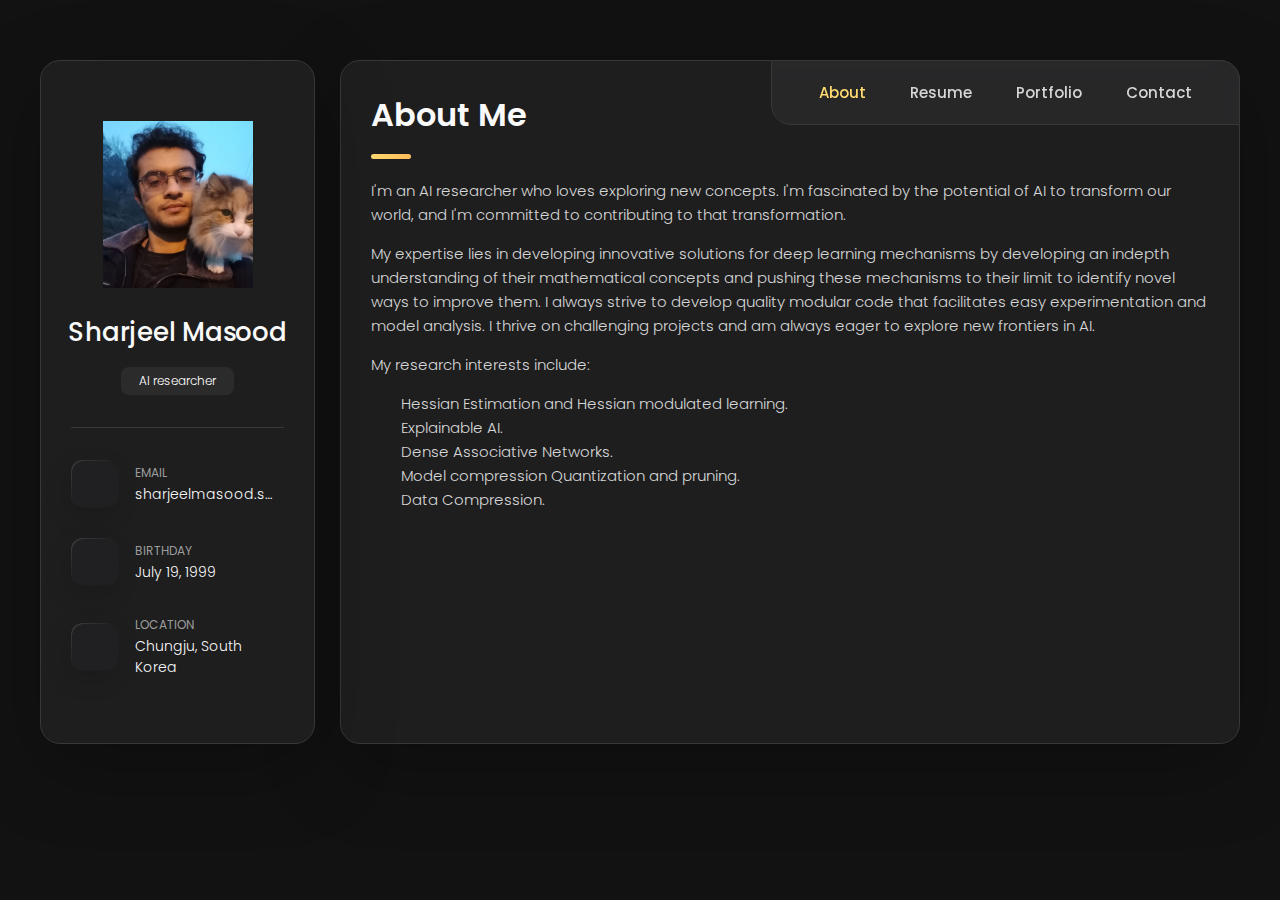
==== commit 3e319449: "updates" ====
--- a/index.html
+++ b/index.html
@@ -173,13 +173,31 @@
 
         <section class="about-text">
           <p>
-            Ambitious and creative individual and an AI researcher with excellent research and programming skills and a good knowledge of Probability, Statistics, information theory and
-            calculus. Always looking for challenging tasks and constantly pushing my boundaries.
+            I'm an AI researcher who loves exploring new concepts. I'm fascinated by the potential of AI to transform our world, and I'm committed to contributing to that transformation. 
           </p>
 
           <p>
-            I have worked on vairous vision based projects and my current research interests lie in Dense Associative Networks (Hopfield Networks) and data compression.
+            My expertise lies in developing innovative solutions for deep learning mechanisms by developing an indepth understanding of their mathematical concepts and pushing these mechanisms to their limit to identify novel ways to improve them. I always strive to develop quality modular code that facilitates easy experimentation and model analysis.
+            I thrive on challenging projects and am always eager to explore new frontiers in AI.
           </p>
+
+          <p>
+            My research interests include:
+            <ul>
+              <li class="about-list"> 
+              Hessian Estimation and Hessian modulated learning.</li>
+              <li class="about-list"> 
+              Explainable AI.</li>
+              <li class="about-list"> 
+              Dense Associative Networks.</li>
+              <li class="about-list"> 
+              Model compression Quantization and pruning.</li>
+              <li class="about-list"> 
+              Data Compression.</li>
+                  
+            </ul>
+          </p>
+
         </section>
 
 
@@ -527,11 +545,10 @@
 
               <p class="timeline-text">
                 <ul>
-                  <li>Developed a Feature enhancement module to improve the visibility of Non-Enhancing tumor in brain tumor MRI images.</li>
-                  <li>Worked on dynamic model pruning mechanism, that dynamically selects and prunes certain enurons during the training process.</li>
-                  <li>Worked on machine unlearning mechanism to dynamically select and unlearn a subset of the model to remove a certain small group of information from deep learning models.</li>
+                  <li class="timeline-text">Developed a Feature enhancement module to improve the visibility of Non-Enhancing tumor in brain tumor MRI images.</li>
+                  <li class="timeline-text">Worked on dynamic model pruning mechanism, that dynamically selects and prunes certain enurons during the training process.</li>
+                  <li class="timeline-text">Worked on machine unlearning mechanism to dynamically select and unlearn a subset of the model to remove a certain small group of information from deep learning models.</li>
                 </ul>
-                
               </p>
 
             </li>
@@ -541,10 +558,10 @@
               <span>September 2021 — December 2022</span>
               <p class="timeline-text">
                 <ul>
-                  <li>Worked on the development of various deep learning models for Liver-Tumor segmentation.</li>
-                  <li>Developed neural networks for Thyroid nodule segmentation and spine segmentation.</li>
-                  <li>Performed experimentation on chest x-ray classification with a goal to reduce false negatives close to zero.</li>
-                  <li>Optimized the code for heat path calculation in composite materials using 3D scans to lower execution time.</li>
+                  <li class="timeline-text">Worked on the development of various deep learning models for Liver-Tumor segmentation.</li>
+                  <li class="timeline-text">Developed neural networks for Thyroid nodule segmentation and spine segmentation.</li>
+                  <li class="timeline-text">Performed experimentation on chest x-ray classification with a goal to reduce false negatives close to zero.</li>
+                  <li class="timeline-text">Optimized the code for heat path calculation in composite materials using 3D scans to lower execution time.</li>
                 </ul>
               </p>
             </li>
@@ -557,8 +574,8 @@
 
               <p class="timeline-text">
                 <ul>
-                  <li>Developed a road segmentation mechanism to generate complex and precise segmentation masks even in challenging environments on high resolution remote sensing images.</li>
-                  <li>Developed a deep learning mechanism to segment small objects in remote sensing images.</li>
+                  <li class="timeline-text">Developed a road segmentation mechanism to generate complex and precise segmentation masks even in challenging environments on high resolution remote sensing images.</li>
+                  <li class="timeline-text">Developed a deep learning mechanism to segment small objects in remote sensing images.</li>
                 </ul>
               </p>
             </li>
@@ -576,11 +593,11 @@
 
               <div class="title-wrapper">
                 <h5 class="h5">Pytorch</h5>
-                <data value="80">80%</data>
+                <data value="90">90%</data>
               </div>
 
               <div class="skill-progress-bg">
-                <div class="skill-progress-fill" style="width: 80%;"></div>
+                <div class="skill-progress-fill" style="width: 90%;"></div>
               </div>
 
             </li>
@@ -960,9 +977,7 @@
 
         <section class="mapbox" data-mapbox>
           <figure>
-            <iframe
-              src="https://www.google.com/maps/embed?pb=!1m18!1m12!1m3!1d199666.5651251294!2d-121.58334177520186!3d38.56165006739519!2m3!1f0!2f0!3f0!3m2!1i1024!2i768!4f13.1!3m3!1m2!1s0x809ac672b28397f9%3A0x921f6aaa74197fdb!2sSacramento%2C%20CA%2C%20USA!5e0!3m2!1sen!2sbd!4v1647608789441!5m2!1sen!2sbd"
-              width="400" height="300" loading="lazy"></iframe>
+            <iframe src="https://www.google.com/maps/embed?pb=!1m14!1m12!1m3!1d50997.437417587724!2d127.91306096686931!3d36.9778205730316!2m3!1f0!2f0!3f0!3m2!1i1024!2i768!4f13.1!5e0!3m2!1sen!2skr!4v1739711152734!5m2!1sen!2skr" width="600" height="450" style="border:0;" allowfullscreen="" loading="lazy" referrerpolicy="no-referrer-when-downgrade"></iframe>
           </figure>
         </section>
 
--- a/assets/css/style.css
+++ b/assets/css/style.css
@@ -504,6 +504,14 @@
   line-height: 1.6;
 }
 
+.about-list {
+  color: var(--light-gray);
+  font-size: var(--fs-6);
+  font-weight: var(--fw-300);
+  line-height: 1.6;
+  padding-left: 30px;
+}
+
 .about-text p { margin-bottom: 15px; }
 
 
@@ -830,6 +838,8 @@
 }
 
 
+
+
 /**
  * skills 
  */
@@ -933,7 +943,8 @@
 .select-item button:hover { --eerie-black-2: hsl(240, 2%, 20%); }
 
 .project-list {
-  display: inline-flex;
+  display: grid;
+/*  inline-flex;*/
   grid-template-columns: 1fr;
   gap: 30px;
   margin-bottom: 10px;
@@ -1012,11 +1023,19 @@
 
 .project-item > a:hover img { transform: scale(1.1); }
 
-.project-title,
+.publicationtitle,
 .project-category { margin-left: 10px; }
 
-.project-title {
+.publication-title {
   color: var(--white-2);
+  font-size: var(--fs-5);
+  font-weight: var(--fw-400);
+  text-transform: capitalize;
+  line-height: 1.3;
+}
+
+.publication-authors {
+  color: var(--gray);
   font-size: var(--fs-5);
   font-weight: var(--fw-400);
   text-transform: capitalize;
